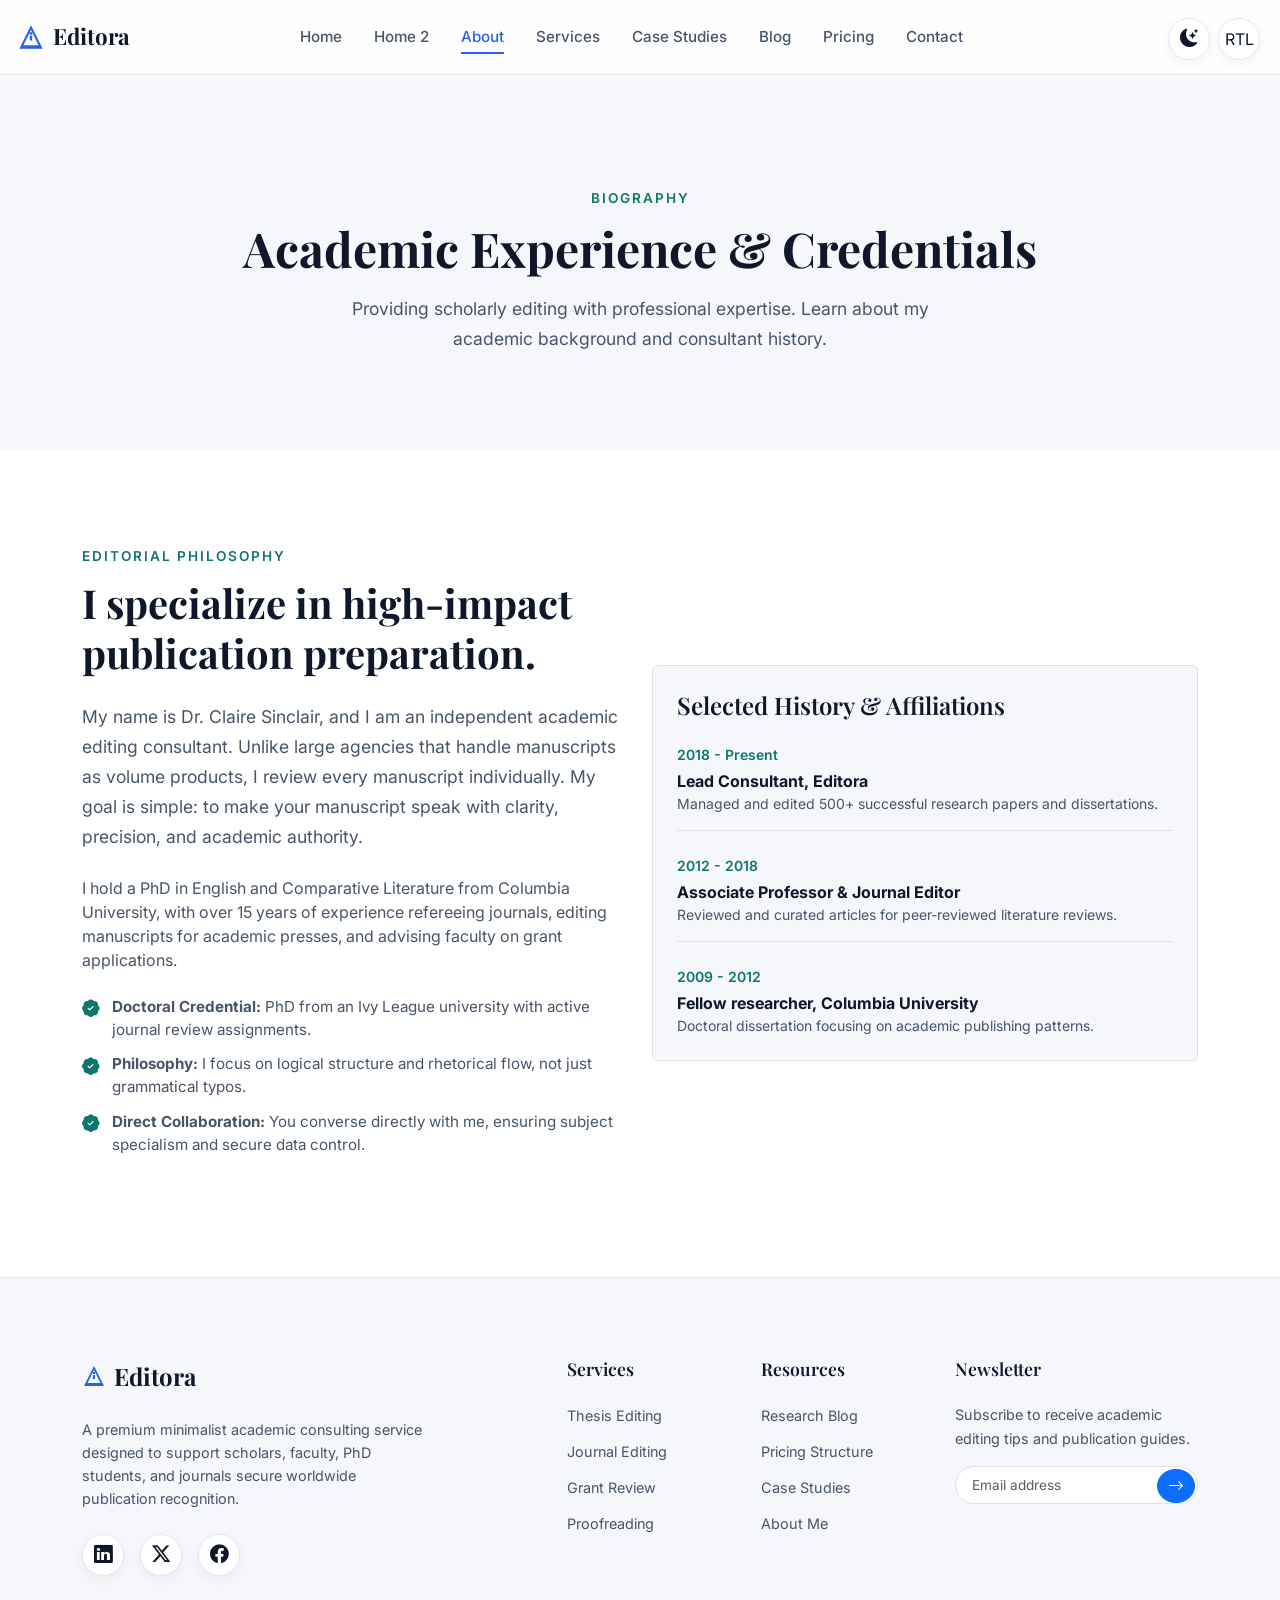
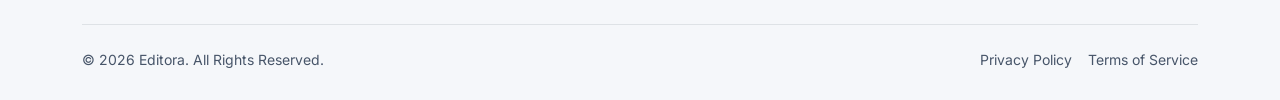
==== about.html @ 0d13d641 "1" ====
<!DOCTYPE html>
<html lang="en" dir="ltr" data-theme="light">
<head>
  <meta charset="UTF-8">
  <meta name="viewport" content="width=device-width, initial-scale=1.0">
  <title>About Me | Editora</title>
  <meta name="description" content="Learn more about my academic background, editing philosophy, and credentials as an expert scholarly editor.">
  
  <link rel="icon" type="image/svg+xml" href="assets/favicon.svg">
  <link rel="shortcut icon" type="image/svg+xml" href="assets/favicon.svg">
  
  <link id="bootstrap-theme-link" rel="stylesheet" href="https://cdn.jsdelivr.net/npm/bootstrap@5.3.3/dist/css/bootstrap.min.css">
  <link rel="stylesheet" href="assets/css/style.css">
  <link rel="stylesheet" href="assets/css/dark-mode.css">
  <link rel="stylesheet" href="assets/css/rtl.css">
</head>
<body>

  <!-- Premium Overlay Loader -->
  <div id="page-loader">
    <div class="loader-logo">Editora</div>
    <div class="loader-bar">
      <div class="loader-progress"></div>
    </div>
  </div>

  <!-- Theme and RTL Controls Container -->
  <div class="theme-controls-container">
    <button id="themeToggle" class="btn-control" aria-label="Toggle Theme">
      <i class="bi bi-sun-fill light-icon"></i>
      <i class="bi bi-moon-stars-fill dark-icon"></i>
    </button>
    <button id="rtlToggle" class="btn-control" aria-label="Toggle RTL">
      <span>RTL</span>
    </button>
  </div>

  <!-- Header & Sticky Navbar -->
  <header>
    <nav class="navbar navbar-expand-lg navbar-custom fixed-top">
      <div class="container">
        <a class="navbar-brand-custom" href="index.html">
          <svg viewBox="0 0 24 24" width="28" height="28" xmlns="http://www.w3.org/2000/svg">
            <path d="M12 2L2 22h20L12 2zm0 4l6.5 13H5.5L12 6zm-1 5h2v4h-2v-4zm0-3h2v2h-2V8z"/>
          </svg>
          <span>Editora</span>
        </a>
        
        <button class="navbar-toggler border-0" type="button" data-bs-toggle="offcanvas" data-bs-target="#offcanvasNavbar" aria-controls="offcanvasNavbar" aria-label="Toggle navigation">
          <i class="bi bi-list text-main" style="font-size: 1.75rem;"></i>
        </button>
        
        <div class="collapse navbar-collapse d-none d-lg-flex" id="navbarNav">
          <ul class="navbar-nav mx-auto mb-2 mb-lg-0">
            <li class="nav-item"><a class="nav-link-custom" href="index.html">Home</a></li>
            <li class="nav-item"><a class="nav-link-custom" href="home-2.html">Home 2</a></li>
            <li class="nav-item"><a class="nav-link-custom active" href="about.html">About</a></li>
            <li class="nav-item"><a class="nav-link-custom" href="services.html">Services</a></li>
            <li class="nav-item"><a class="nav-link-custom" href="case-studies.html">Case Studies</a></li>
            <li class="nav-item"><a class="nav-link-custom" href="blog.html">Blog</a></li>
            <li class="nav-item"><a class="nav-link-custom" href="pricing.html">Pricing</a></li>
            <li class="nav-item"><a class="nav-link-custom" href="contact.html">Contact</a></li>
          </ul>
        </div>
      </div>
    </nav>

    <!-- Offcanvas Mobile Navigation -->
    <div class="offcanvas offcanvas-start offcanvas-custom d-lg-none" tabindex="-1" id="offcanvasNavbar" aria-labelledby="offcanvasNavbarLabel">
      <div class="offcanvas-header">
        <h5 class="offcanvas-title font-serif fw-bold text-main" id="offcanvasNavbarLabel">Editora</h5>
        <button type="button" class="btn-close text-reset" data-bs-dismiss="offcanvas" aria-label="Close"></button>
      </div>
      <div class="offcanvas-body">
        <ul class="navbar-nav justify-content-end flex-grow-1">
          <li class="nav-item"><a class="nav-link-custom" href="index.html">Home</a></li>
          <li class="nav-item"><a class="nav-link-custom" href="home-2.html">Home 2</a></li>
          <li class="nav-item"><a class="nav-link-custom active" href="about.html">About</a></li>
          <li class="nav-item"><a class="nav-link-custom" href="services.html">Services</a></li>
          <li class="nav-item"><a class="nav-link-custom" href="case-studies.html">Case Studies</a></li>
          <li class="nav-item"><a class="nav-link-custom" href="blog.html">Blog</a></li>
          <li class="nav-item"><a class="nav-link-custom" href="pricing.html">Pricing</a></li>
          <li class="nav-item"><a class="nav-link-custom" href="contact.html">Contact</a></li>
        </ul>
      </div>
    </div>
  </header>

  <!-- Banner Header -->
  <section class="py-5" style="padding-top: 140px !important; background-color: var(--secondary-bg);">
    <div class="container py-5 text-center scroll-reveal revealed">
      <span class="section-subtitle">Biography</span>
      <h1 class="display-5 fw-bold text-main mb-3">Academic Experience & Credentials</h1>
      <p class="lead-text mx-auto mb-0" style="max-width: 600px;">
        Providing scholarly editing with professional expertise. Learn about my academic background and consultant history.
      </p>
    </div>
  </section>

  <!-- Consultant Details Profile -->
  <section class="py-5">
    <div class="container py-5">
      <div class="row align-items-center">
        <div class="col-lg-6 text-start mb-5 mb-lg-0 scroll-reveal revealed">
          <span class="section-subtitle">Editorial Philosophy</span>
          <h2 class="section-title mb-4">I specialize in high-impact publication preparation.</h2>
          <p class="lead-text mb-4">
            My name is Dr. Claire Sinclair, and I am an independent academic editing consultant. Unlike large agencies that handle manuscripts as volume products, I review every manuscript individually. My goal is simple: to make your manuscript speak with clarity, precision, and academic authority.
          </p>
          <p class="text-muted mb-4">
            I hold a PhD in English and Comparative Literature from Columbia University, with over 15 years of experience refereeing journals, editing manuscripts for academic presses, and advising faculty on grant applications.
          </p>
          
          <!-- Aligned check list components -->
          <ul class="premium-check-list">
            <li class="check-list-item">
              <span class="check-icon-wrapper"><i class="bi bi-patch-check-fill"></i></span>
              <div class="check-list-text">
                <strong>Doctoral Credential:</strong> PhD from an Ivy League university with active journal review assignments.
              </div>
            </li>
            <li class="check-list-item">
              <span class="check-icon-wrapper"><i class="bi bi-patch-check-fill"></i></span>
              <div class="check-list-text">
                <strong>Philosophy:</strong> I focus on logical structure and rhetorical flow, not just grammatical typos.
              </div>
            </li>
            <li class="check-list-item">
              <span class="check-icon-wrapper"><i class="bi bi-patch-check-fill"></i></span>
              <div class="check-list-text">
                <strong>Direct Collaboration:</strong> You converse directly with me, ensuring subject specialism and secure data control.
              </div>
            </li>
          </ul>
        </div>
        
        <div class="col-lg-6 scroll-reveal revealed">
          <div class="p-4 border rounded bg-light-custom" style="background-color: var(--secondary-bg);">
            <h4 class="font-serif mb-4 text-start text-main">Selected History & Affiliations</h4>
            <div class="mb-4 text-start border-bottom pb-3">
              <span class="small text-teal d-block fw-semibold mb-1" style="color: var(--accent-teal);">2018 - Present</span>
              <strong class="text-main">Lead Consultant, Editora</strong>
              <p class="small text-muted mb-0">Managed and edited 500+ successful research papers and dissertations.</p>
            </div>
            <div class="mb-4 text-start border-bottom pb-3">
              <span class="small text-teal d-block fw-semibold mb-1" style="color: var(--accent-teal);">2012 - 2018</span>
              <strong class="text-main">Associate Professor & Journal Editor</strong>
              <p class="small text-muted mb-0">Reviewed and curated articles for peer-reviewed literature reviews.</p>
            </div>
            <div class="text-start">
              <span class="small text-teal d-block fw-semibold mb-1" style="color: var(--accent-teal);">2009 - 2012</span>
              <strong class="text-main">Fellow researcher, Columbia University</strong>
              <p class="small text-muted mb-0">Doctoral dissertation focusing on academic publishing patterns.</p>
            </div>
          </div>
        </div>
      </div>
    </div>
  </section>

  <!-- Footer -->
  <footer class="footer-custom">
    <div class="container">
      <div class="row g-5">
        <div class="col-lg-4 text-start">
          <a class="footer-logo text-decoration-none" href="index.html">
            <svg viewBox="0 0 24 24" width="24" height="24" xmlns="http://www.w3.org/2000/svg">
              <path d="M12 2L2 22h20L12 2zm0 4l6.5 13H5.5L12 6zm-1 5h2v4h-2v-4zm0-3h2v2h-2V8z"/>
            </svg>
            <span>Editora</span>
          </a>
          <p class="footer-desc mb-4">
            A premium minimalist academic consulting service designed to support scholars, faculty, PhD students, and journals secure worldwide publication recognition.
          </p>
          <div class="d-flex gap-3">
            <a href="#" aria-label="LinkedIn" class="btn-control"><i class="bi bi-linkedin"></i></a>
            <a href="#" aria-label="Twitter" class="btn-control"><i class="bi bi-twitter-x"></i></a>
            <a href="#" aria-label="Facebook" class="btn-control"><i class="bi bi-facebook"></i></a>
          </div>
        </div>
        
        <div class="col-sm-6 col-lg-2 text-start offset-lg-1">
          <h5 class="footer-heading">Services</h5>
          <ul class="footer-links">
            <li class="footer-link-item"><a href="services.html#thesis">Thesis Editing</a></li>
            <li class="footer-link-item"><a href="services.html#journal">Journal Editing</a></li>
            <li class="footer-link-item"><a href="services.html#grant">Grant Review</a></li>
            <li class="footer-link-item"><a href="services.html#proofreading">Proofreading</a></li>
          </ul>
        </div>
        
        <div class="col-sm-6 col-lg-2 text-start">
          <h5 class="footer-heading">Resources</h5>
          <ul class="footer-links">
            <li class="footer-link-item"><a href="blog.html">Research Blog</a></li>
            <li class="footer-link-item"><a href="pricing.html">Pricing Structure</a></li>
            <li class="footer-link-item"><a href="case-studies.html">Case Studies</a></li>
            <li class="footer-link-item"><a href="about.html">About Me</a></li>
          </ul>
        </div>
        
        <div class="col-lg-3 text-start">
          <h5 class="footer-heading">Newsletter</h5>
          <p class="footer-desc mb-3">Subscribe to receive academic editing tips and publication guides.</p>
          <form class="position-relative">
            <input type="email" class="form-control rounded-pill border py-2 px-3 text-start" style="font-size: 0.85rem;" placeholder="Email address" required>
            <button class="btn btn-primary rounded-circle position-absolute" style="top: 3px; right: 3px; padding: 4px 10px;" type="submit" aria-label="Subscribe">
              <i class="bi bi-arrow-right"></i>
            </button>
          </form>
        </div>
      </div>
      
      <div class="border-top mt-5 pt-4 d-flex flex-wrap justify-content-between align-items-center">
        <p class="small text-muted mb-0">&copy; 2026 Editora. All Rights Reserved.</p>
        <div class="d-flex gap-3">
          <a href="#" class="small text-muted text-decoration-none">Privacy Policy</a>
          <a href="#" class="small text-muted text-decoration-none">Terms of Service</a>
        </div>
      </div>
    </div>
  </footer>

  <!-- Back to Top Button -->
  <button id="backToTop" class="back-to-top" aria-label="Back to Top">
    <i class="bi bi-arrow-up"></i>
  </button>

  <script src="https://cdn.jsdelivr.net/npm/bootstrap@5.3.3/dist/js/bootstrap.bundle.min.js"></script>
  <script src="assets/js/main.js"></script>
</body>
</html>
---- assets/css/style.css ----
/*
 * CSS Style Document for Academic Research Editing & Proofreading Website
 * Designed by Antigravity - Premium Scholarly Editorial Brand
 */

/* Google Fonts Import */
@import url('https://fonts.googleapis.com/css2?family=Inter:wght@300;400;500;600;700&family=Playfair+Display:ital,wght@0,400;0,600;0,700;1,400&display=swap');
@import url('https://cdn.jsdelivr.net/npm/bootstrap-icons@1.11.3/font/bootstrap-icons.min.css');

/* Root Variables - Light Mode Default */
:root {
  --primary-bg: #FFFFFF;
  --secondary-bg: #F5F7FA;
  --card-bg: #FFFFFF;
  --card-shadow: 0 10px 30px rgba(15, 23, 42, 0.05), 0 1px 3px rgba(15, 23, 42, 0.02);
  --card-shadow-hover: 0 20px 40px rgba(15, 23, 42, 0.1), 0 1px 5px rgba(15, 23, 42, 0.05);
  
  --text-main: #0F172A;
  --text-muted: #475569;
  --text-light: #64748B;
  
  --accent-blue: #2563EB;
  --accent-teal: #0F766E;
  --accent-gold: #B8860B;
  --accent-gold-rgb: 184, 134, 11;
  --accent-blue-rgb: 37, 99, 235;
  --accent-teal-rgb: 15, 118, 110;
  
  --border-color: #E2E8F0;
  
  --font-serif: 'Playfair Display', Georgia, serif;
  --font-sans: 'Inter', system-ui, -apple-system, sans-serif;
  --transition-smooth: all 0.4s cubic-bezier(0.16, 1, 0.3, 1);
  --transition-fast: all 0.2s ease;
  
  --safe-toggle-padding: 130px;
}

/* Base Setup */
html, body {
  font-family: var(--font-sans);
  color: var(--text-main);
  background-color: var(--primary-bg);
  overflow-x: hidden;
  scroll-behavior: smooth;
  transition: background-color 0.4s ease, color 0.4s ease;
}

/* Ensure text-muted uses our CSS variables for dark mode compatibility */
.text-muted {
  color: var(--text-muted) !important;
}

/* Global: Remove default browser underlines from all links */
a {
  text-decoration: none !important;
}
a:hover {
  text-decoration: none !important;
}

/* Main Layout Direction Adjustments */
html[dir="ltr"] {
  text-align: left;
}
html[dir="rtl"] {
  text-align: right;
}

/* Custom Page Transitions & Loader */
#page-loader {
  position: fixed;
  top: 0;
  left: 0;
  width: 100%;
  height: 100%;
  background: var(--primary-bg);
  z-index: 10000;
  display: flex;
  align-items: center;
  justify-content: center;
  flex-direction: column;
  transition: opacity 0.5s ease, visibility 0.5s ease;
}
.loader-logo {
  font-family: var(--font-serif);
  font-size: 2rem;
  font-weight: 700;
  color: var(--text-main);
  margin-bottom: 20px;
  letter-spacing: -0.5px;
  animation: pulse-title 1.5s infinite ease-in-out;
}
.loader-bar {
  width: 150px;
  height: 2px;
  background-color: var(--border-color);
  position: relative;
  overflow: hidden;
  border-radius: 2px;
}
.loader-progress {
  position: absolute;
  top: 0;
  left: -100%;
  width: 100%;
  height: 100%;
  background-color: var(--accent-blue);
  animation: loading-slide 1.5s infinite linear;
}

@keyframes pulse-title {
  0%, 100% { opacity: 0.6; }
  50% { opacity: 1; }
}
@keyframes loading-slide {
  0% { left: -100%; }
  100% { left: 100%; }
}

/* Sticky Premium Navigation Header */
.navbar-custom {
  background-color: rgba(255, 255, 255, 0.85);
  backdrop-filter: blur(15px);
  -webkit-backdrop-filter: blur(15px);
  border-bottom: 1px solid var(--border-color);
  padding: 1.25rem 0;
  transition: var(--transition-smooth);
}
.navbar-custom.scrolled {
  box-shadow: 0 4px 30px rgba(0, 0, 0, 0.03);
}
.navbar-brand-custom {
  font-family: var(--font-serif);
  font-weight: 700;
  font-size: 1.4rem;
  color: var(--text-main) !important;
  text-decoration: none;
  display: flex;
  align-items: center;
  gap: 8px;
}
.navbar-brand-custom svg {
  fill: var(--accent-blue);
  width: 28px;
  height: 28px;
}
.nav-link-custom {
  font-size: 0.95rem;
  font-weight: 500;
  color: var(--text-muted) !important;
  transition: var(--transition-fast);
  padding: 0.5rem 1rem !important;
  position: relative;
  text-decoration: none !important;
}
.nav-link-custom:hover, .nav-link-custom.active {
  color: var(--accent-blue) !important;
  text-decoration: none !important;
}
.nav-link-custom::after {
  content: '';
  position: absolute;
  bottom: 0;
  left: 1rem;
  right: 1rem;
  height: 2px;
  background-color: var(--accent-blue);
  transform: scaleX(0);
  transform-origin: right;
  transition: transform 0.3s ease;
}
.nav-link-custom:hover::after, .nav-link-custom.active::after {
  transform: scaleX(1);
  transform-origin: left;
}

/* Adjust paddings so navbar items never overlap the floating buttons */
html[dir="ltr"] .navbar-custom {
  padding-right: var(--safe-toggle-padding);
}
html[dir="rtl"] .navbar-custom {
  padding-left: var(--safe-toggle-padding);
}
html[dir="ltr"] .navbar-expand-lg .navbar-collapse {
  margin-right: 0;
}
html[dir="rtl"] .navbar-expand-lg .navbar-collapse {
  margin-left: 0;
}

/* Floating Theme and RTL Control Widget */
.theme-controls-container {
  position: fixed;
  top: 18px;
  z-index: 10050;
  display: flex;
  gap: 8px;
}
html[dir="ltr"] .theme-controls-container {
  right: 20px;
  left: auto;
}
html[dir="rtl"] .theme-controls-container {
  left: 20px;
  right: auto;
}
.btn-control {
  width: 42px;
  height: 42px;
  border-radius: 50%;
  border: 1px solid var(--border-color);
  background-color: var(--card-bg);
  color: var(--text-main);
  display: flex;
  align-items: center;
  justify-content: center;
  cursor: pointer;
  box-shadow: 0 4px 12px rgba(0, 0, 0, 0.05);
  transition: var(--transition-smooth);
}
.btn-control:hover {
  transform: translateY(-2px);
  border-color: var(--accent-blue);
  color: var(--accent-blue);
  box-shadow: 0 8px 16px rgba(37, 99, 235, 0.1);
}
.btn-control i {
  font-size: 1.15rem;
}
/* Display correct toggle state indicators */
html[data-theme="dark"] .light-icon {
  display: block;
}
html[data-theme="dark"] .dark-icon {
  display: none;
}
html[data-theme="light"] .light-icon {
  display: none;
}
html[data-theme="light"] .dark-icon {
  display: block;
}

/* Typography & Page Structure */
h1, h2, h3, h4, h5, h6 {
  font-family: var(--font-serif);
  color: var(--text-main);
  font-weight: 600;
  line-height: 1.25;
}
.section-subtitle {
  font-family: var(--font-sans);
  text-transform: uppercase;
  font-size: 0.85rem;
  letter-spacing: 2px;
  color: var(--accent-teal);
  font-weight: 600;
  margin-bottom: 0.75rem;
  display: block;
}
.section-title {
  font-size: 2.5rem;
  font-weight: 700;
  margin-bottom: 1.5rem;
}
.lead-text {
  font-size: 1.1rem;
  color: var(--text-muted);
  line-height: 1.7;
}

/* CTA & Buttons */
.btn-premium {
  padding: 0.85rem 2rem;
  font-size: 0.95rem;
  font-weight: 500;
  border-radius: 4px;
  transition: var(--transition-smooth);
  display: inline-flex;
  align-items: center;
  gap: 8px;
  position: relative;
  overflow: hidden;
  z-index: 1;
}
.btn-premium-primary {
  background-color: var(--accent-blue);
  color: #FFFFFF !important;
  border: 1px solid var(--accent-blue);
}
.btn-premium-primary:hover {
  background-color: transparent;
  color: var(--accent-blue) !important;
  box-shadow: 0 10px 20px rgba(37, 99, 235, 0.15);
}
.btn-premium-secondary {
  background-color: transparent;
  color: var(--text-main) !important;
  border: 1px solid var(--border-color);
}
.btn-premium-secondary:hover {
  border-color: var(--text-main);
  background-color: var(--text-main);
  color: var(--primary-bg) !important;
}

/* Hero Section */
.hero-section {
  position: relative;
  padding: 140px 0 100px 0;
  background-color: var(--primary-bg);
  overflow: hidden;
  min-height: 90vh;
  display: flex;
  align-items: center;
}
.hero-animation-container {
  position: absolute;
  top: 0;
  left: 0;
  width: 100%;
  height: 100%;
  pointer-events: none;
  z-index: 0;
  opacity: 0.8;
}

/* Moving manuscript document background animation lines */
.manuscript-lines {
  position: absolute;
  top: 15%;
  right: 5%;
  width: 350px;
  height: 450px;
  border: 1px solid var(--border-color);
  border-radius: 8px;
  padding: 30px;
  background: rgba(255, 255, 255, 0.3);
  backdrop-filter: blur(5px);
  box-shadow: var(--card-shadow);
  display: flex;
  flex-direction: column;
  gap: 16px;
  animation: float-slow 8s infinite ease-in-out;
}
.manuscript-line {
  height: 8px;
  background-color: var(--border-color);
  border-radius: 4px;
  width: 100%;
  position: relative;
  overflow: hidden;
}
.manuscript-line::after {
  content: '';
  position: absolute;
  top: 0;
  left: -100%;
  width: 100%;
  height: 100%;
  background: linear-gradient(90deg, transparent, rgba(37, 99, 235, 0.15), transparent);
  animation: edit-scan 3.5s infinite linear;
}
.manuscript-line:nth-child(2) { width: 90%; animation-delay: 0.2s; }
.manuscript-line:nth-child(3) { width: 95%; animation-delay: 0.4s; }
.manuscript-line:nth-child(4) { width: 60%; }
.manuscript-line:nth-child(5) { height: 16px; background-color: transparent; border-bottom: 1px dashed var(--accent-teal); margin: 8px 0; }
.manuscript-line:nth-child(6) { width: 85%; animation-delay: 0.6s; }
.manuscript-line:nth-child(7) { width: 90%; animation-delay: 0.8s; }
.manuscript-line:nth-child(8) { width: 40%; }

@keyframes float-slow {
  0%, 100% { transform: translateY(0) rotate(0deg); }
  50% { transform: translateY(-15px) rotate(1deg); }
}
@keyframes edit-scan {
  0% { left: -100%; }
  50%, 100% { left: 100%; }
}

/* Floating documents styling */
.floating-circle {
  position: absolute;
  border-radius: 50%;
  background: radial-gradient(circle, rgba(37, 99, 235, 0.05) 0%, transparent 70%);
  animation: circle-pulse 6s infinite ease-in-out;
}
.floating-circle-1 { width: 400px; height: 400px; top: -100px; right: -50px; }
.floating-circle-2 { width: 300px; height: 300px; bottom: -50px; left: -50px; animation-delay: 3s; }

@keyframes circle-pulse {
  0%, 100% { transform: scale(1); opacity: 0.7; }
  50% { transform: scale(1.1); opacity: 0.9; }
}

/* Custom card grid container for tablet 2-column centering rule */
.card-grid-container {
  display: flex;
  flex-wrap: wrap;
  justify-content: center;
  gap: 24px;
}
.card-grid-container > * {
  flex: 0 0 100%;
  max-width: 100%;
}

/* Tablet viewports alignment rule (Tablet & 1024px Views) */
@media (min-width: 600px) and (max-width: 1099.98px) {
  .card-grid-container > * {
    flex: 0 0 calc(50% - 12px) !important;
    max-width: calc(50% - 12px) !important;
  }
}

/* Desktop sizing classes */
@media (min-width: 1100px) {
  .grid-3-col-desktop > * {
    flex: 0 0 calc(33.333% - 16px) !important;
    max-width: calc(33.333% - 16px) !important;
  }
  .grid-4-col-desktop > * {
    flex: 0 0 calc(25% - 18px) !important;
    max-width: calc(25% - 18px) !important;
  }
}

/* Custom premium card design */
.premium-card {
  background-color: var(--card-bg);
  border: 1px solid var(--border-color);
  border-radius: 8px;
  padding: 2.25rem 2rem;
  box-shadow: var(--card-shadow);
  transition: var(--transition-smooth);
  display: flex;
  flex-direction: column;
  height: 100%;
  position: relative;
  overflow: hidden;
  align-items: center;
  text-align: center;
}
.premium-card .text-start {
  text-align: center !important;
}
.premium-card:hover {
  transform: translateY(-8px);
  box-shadow: var(--card-shadow-hover);
  border-color: var(--accent-blue);
}
.premium-card::before {
  content: '';
  position: absolute;
  top: 0;
  left: 0;
  width: 4px;
  height: 100%;
  background-color: var(--accent-blue);
  transform: scaleY(0);
  transform-origin: bottom;
  transition: transform 0.4s cubic-bezier(0.16, 1, 0.3, 1);
}
.premium-card:hover::before {
  transform: scaleY(1);
}

/* Equal Heading Space on Cards Rule */
.card-title-container {
  min-height: 60px;
  display: flex;
  align-items: center;
  justify-content: center;
  text-align: center;
  margin-bottom: 1rem;
}
.card-title-container h3, .card-title-container h4 {
  margin: 0;
  font-size: 1.35rem;
  font-weight: 600;
  line-height: 1.3;
}

/* Card Icons */
.card-icon-box {
  width: 52px;
  height: 52px;
  border-radius: 8px;
  background-color: rgba(37, 99, 235, 0.06);
  color: var(--accent-blue);
  display: flex;
  align-items: center;
  justify-content: center;
  font-size: 1.5rem;
  margin-bottom: 1.5rem;
  transition: var(--transition-smooth);
  align-self: center;
}
.premium-card > a {
  align-self: center;
}
.premium-card:hover .card-icon-box {
  background-color: var(--accent-blue);
  color: #FFFFFF;
}

/* Check Icons List Alignment Rules */
.premium-check-list {
  list-style: none;
  padding: 0;
  margin: 0 0 1.5rem 0;
}
.check-list-item {
  display: flex;
  align-items: flex-start;
  margin-bottom: 0.75rem;
}
.check-icon-wrapper {
  flex-shrink: 0;
  color: var(--accent-teal);
  font-size: 1.1rem;
  display: inline-flex;
  align-items: center;
  justify-content: center;
}
/* RTL LTR dynamic margin spacing */
html[dir="ltr"] .check-icon-wrapper {
  margin-right: 0.75rem;
}
html[dir="rtl"] .check-icon-wrapper {
  margin-left: 0.75rem;
}
.check-list-text {
  font-size: 0.95rem;
  color: var(--text-muted);
  line-height: 1.5;
  text-align: start;
}

/* Workflow Timeline Animation styling */
.timeline-flow {
  position: relative;
  padding: 40px 0;
}
.timeline-flow::before {
  content: '';
  position: absolute;
  background-color: var(--border-color);
  transition: var(--transition-smooth);
}

/* Desktop Horizontal Timeline */
@media (min-width: 992px) {
  .timeline-flow {
    display: flex;
    justify-content: space-between;
  }
  .timeline-flow::before {
    top: 60px;
    left: 10%;
    width: 80%;
    height: 2px;
    z-index: 0;
  }
  .timeline-step {
    flex: 1;
    text-align: center;
    position: relative;
    z-index: 1;
    padding: 0 15px;
  }
  .timeline-step-badge {
    margin: 0 auto 20px auto;
  }
}

/* Mobile & Tablet Vertical Timeline */
@media (max-width: 991.98px) {
  .timeline-flow::before {
    top: 0;
    bottom: 0;
    width: 2px;
    z-index: 0;
  }
  html[dir="ltr"] .timeline-flow::before { left: 30px; }
  html[dir="rtl"] .timeline-flow::before { right: 30px; }
  
  .timeline-step {
    display: flex;
    align-items: flex-start;
    position: relative;
    z-index: 1;
    margin-bottom: 40px;
    width: 100%;
  }
  html[dir="ltr"] .timeline-step {
    padding-left: 70px;
  }
  html[dir="rtl"] .timeline-step {
    padding-right: 70px;
  }
  .timeline-step-badge {
    position: absolute;
    top: 0;
  }
  html[dir="ltr"] .timeline-step-badge { left: 10px; }
  html[dir="rtl"] .timeline-step-badge { right: 10px; }
  
  .timeline-step-content {
    text-align: start;
  }
}

.timeline-step-badge {
  width: 42px;
  height: 42px;
  border-radius: 50%;
  background-color: var(--card-bg);
  border: 2px solid var(--border-color);
  color: var(--text-light);
  display: flex;
  align-items: center;
  justify-content: center;
  font-weight: 700;
  font-size: 0.95rem;
  transition: var(--transition-smooth);
}
.timeline-step:hover .timeline-step-badge,
.timeline-step.active .timeline-step-badge {
  border-color: var(--accent-blue);
  background-color: var(--accent-blue);
  color: #FFFFFF;
  box-shadow: 0 0 0 6px rgba(37, 99, 235, 0.15);
}
.timeline-step-title {
  font-size: 1.15rem;
  font-weight: 600;
  margin-bottom: 0.5rem;
}
.timeline-step-desc {
  font-size: 0.9rem;
  color: var(--text-muted);
}

/* Why Choose Statistics counters */
.stat-value {
  font-family: var(--font-serif);
  font-size: 3rem;
  font-weight: 700;
  color: var(--accent-gold);
  line-height: 1;
  margin-bottom: 0.5rem;
}
.stat-label {
  font-size: 0.95rem;
  color: var(--text-muted);
  font-weight: 500;
}

/* Interactive Matching Section widget */
.matching-widget {
  background-color: var(--secondary-bg);
  border: 1px solid var(--border-color);
  border-radius: 12px;
  padding: 2.5rem;
}
.matching-selector {
  border-radius: 6px;
  border: 1px solid var(--border-color);
  background-color: var(--card-bg);
  color: var(--text-main);
  padding: 0.85rem 1.25rem;
  font-size: 1rem;
  width: 100%;
  margin-bottom: 1.5rem;
  cursor: pointer;
  outline: none;
  transition: var(--transition-fast);
}
.matching-selector:focus {
  border-color: var(--accent-blue);
  box-shadow: 0 0 0 3px rgba(37, 99, 235, 0.1);
}
.tag-badge {
  display: inline-block;
  padding: 0.45rem 1rem;
  background-color: var(--card-bg);
  border: 1px solid var(--border-color);
  color: var(--text-muted);
  border-radius: 30px;
  font-size: 0.85rem;
  font-weight: 500;
  margin: 0.25rem;
  cursor: pointer;
  transition: var(--transition-fast);
}
.tag-badge:hover, .tag-badge.selected {
  background-color: var(--accent-teal);
  color: #FFFFFF;
  border-color: var(--accent-teal);
}
.matching-visualizer {
  height: 220px;
  background: var(--card-bg);
  border: 1px solid var(--border-color);
  border-radius: 8px;
  display: flex;
  align-items: center;
  justify-content: center;
  position: relative;
  overflow: hidden;
}
.radar-grid {
  position: absolute;
  width: 160px;
  height: 160px;
  border: 1px dashed var(--border-color);
  border-radius: 50%;
  animation: radar-spin 12s linear infinite;
}
.radar-grid::before {
  content: '';
  position: absolute;
  top: 50%;
  left: 50%;
  width: 80px;
  height: 80px;
  border: 1px dashed var(--border-color);
  border-radius: 50%;
  transform: translate(-50%, -50%);
}
@keyframes radar-spin {
  100% { transform: rotate(360deg); }
}
.radar-ping {
  position: absolute;
  width: 12px;
  height: 12px;
  border-radius: 50%;
  background-color: var(--accent-teal);
  animation: ping-wave 2s infinite ease-out;
}
@keyframes ping-wave {
  0% { transform: scale(0.8); opacity: 1; }
  100% { transform: scale(3.5); opacity: 0; }
}

/* Premium Consultation Form */
.premium-form-group {
  position: relative;
  margin-bottom: 1.75rem;
}
.premium-input {
  width: 100%;
  padding: 1rem 1.25rem;
  border-radius: 4px;
  border: 1px solid var(--border-color);
  background-color: var(--card-bg);
  color: var(--text-main);
  outline: none;
  font-size: 0.95rem;
  transition: var(--transition-smooth);
}
.premium-input:focus {
  border-color: var(--accent-blue);
  box-shadow: 0 0 0 3px rgba(37, 99, 235, 0.08);
}
.premium-label {
  position: absolute;
  top: 1rem;
  left: 1.25rem;
  font-size: 0.95rem;
  color: var(--text-light);
  pointer-events: none;
  transition: var(--transition-smooth);
}
/* Ensure labels align to right in RTL mode */
html[dir="rtl"] .premium-label {
  left: auto;
  right: 1.25rem;
}
.premium-input:focus ~ .premium-label,
.premium-input:not(:placeholder-shown) ~ .premium-label {
  top: -0.6rem;
  left: 0.75rem;
  font-size: 0.8rem;
  background-color: var(--card-bg);
  padding: 0 0.5rem;
  color: var(--accent-blue);
  font-weight: 500;
}
html[dir="rtl"] .premium-input:focus ~ .premium-label,
html[dir="rtl"] .premium-input:not(:placeholder-shown) ~ .premium-label {
  left: auto;
  right: 0.75rem;
}

/* File upload zone design */
.upload-zone {
  border: 2px dashed var(--border-color);
  border-radius: 6px;
  padding: 2rem;
  text-align: center;
  background-color: var(--secondary-bg);
  cursor: pointer;
  transition: var(--transition-smooth);
}
.upload-zone:hover {
  border-color: var(--accent-blue);
  background-color: rgba(37, 99, 235, 0.02);
}

/* Contact Cards Alignment Rules */
.contact-detail-card {
  padding: 1.75rem;
  border: 1px solid var(--border-color);
  border-radius: 8px;
  background-color: var(--card-bg);
  box-shadow: var(--card-shadow);
  display: flex;
  flex-direction: column;
  justify-content: flex-start;
  align-items: center;
  text-align: center;
  height: 100%;
}
.contact-detail-card .icon-box {
  width: 44px;
  height: 44px;
  border-radius: 6px;
  background-color: rgba(37, 99, 235, 0.05);
  color: var(--accent-blue);
  display: flex;
  align-items: center;
  justify-content: center;
  font-size: 1.25rem;
  margin-bottom: 1.25rem;
}
.contact-detail-card h5 {
  margin-bottom: 0.75rem;
  font-size: 1.15rem;
  text-align: center;
}
.contact-detail-card p {
  color: var(--text-muted);
  font-size: 0.95rem;
  line-height: 1.5;
  margin: 0;
  text-align: center;
}

/* Contact page social media icons */
.contact-social-btn {
  width: 46px;
  height: 46px;
  border-radius: 50%;
  border: 1px solid var(--border-color);
  background-color: var(--card-bg);
  color: var(--text-muted);
  display: flex;
  align-items: center;
  justify-content: center;
  font-size: 1.1rem;
  transition: var(--transition-smooth);
  box-shadow: 0 2px 8px rgba(0,0,0,0.05);
}
.contact-social-btn:hover {
  background-color: var(--accent-blue);
  border-color: var(--accent-blue);
  color: #ffffff !important;
  transform: translateY(-4px);
  box-shadow: 0 8px 20px rgba(37, 99, 235, 0.3);
}

/* Pricing Table Alignment Fixes (Mobile, Tab, 1024px) */
.pricing-table-container {
  overflow-x: auto;
  -webkit-overflow-scrolling: touch;
  border: 1px solid var(--border-color);
  border-radius: 8px;
  background-color: var(--card-bg);
  box-shadow: var(--card-shadow);
}
.premium-table {
  width: 100%;
  border-collapse: collapse;
  margin: 0;
}
.premium-table th, .premium-table td {
  padding: 1.25rem 1.5rem;
  border-bottom: 1px solid var(--border-color);
  font-size: 0.95rem;
  text-align: start;
  vertical-align: middle;
}
.premium-table th {
  background-color: var(--secondary-bg);
  font-family: var(--font-serif);
  font-weight: 600;
  color: var(--text-main);
}
.premium-table tr:last-child td {
  border-bottom: none;
}
.premium-table .feature-name {
  font-weight: 500;
  color: var(--text-main);
}
.premium-table .text-center-val {
  text-align: center;
}

/* Footer Design */
.footer-custom {
  background-color: var(--secondary-bg);
  border-top: 1px solid var(--border-color);
  padding: 80px 0 30px 0;
}
.footer-logo {
  font-family: var(--font-serif);
  font-size: 1.5rem;
  font-weight: 700;
  color: var(--text-main);
  margin-bottom: 1.5rem;
  display: flex;
  align-items: center;
  gap: 8px;
}
.footer-logo svg {
  fill: var(--accent-blue);
  width: 24px;
  height: 24px;
}
.footer-desc {
  font-size: 0.9rem;
  color: var(--text-muted);
  line-height: 1.6;
}
.footer-heading {
  font-family: var(--font-serif);
  font-size: 1.1rem;
  font-weight: 600;
  margin-bottom: 1.5rem;
  color: var(--text-main);
}
.footer-links {
  list-style: none;
  padding: 0;
  margin: 0;
}
.footer-link-item {
  margin-bottom: 0.75rem;
}
.footer-link-item a {
  color: var(--text-muted);
  text-decoration: none;
  font-size: 0.9rem;
  transition: var(--transition-fast);
  display: inline-flex;
  align-items: center;
  gap: 6px;
  position: relative;
}
.footer-link-item a::after {
  content: '';
  position: absolute;
  bottom: -2px;
  left: 0;
  width: 0;
  height: 1px;
  background-color: var(--accent-blue);
  transition: width 0.3s ease;
}
.footer-link-item a:hover {
  color: var(--accent-blue);
  padding-inline-start: 6px;
}
.footer-link-item a:hover::after {
  width: 100%;
}

/* Footer bottom bar link hover */
.footer-custom .small.text-muted {
  transition: var(--transition-fast);
}
.footer-custom a.small.text-muted:hover {
  color: var(--accent-blue) !important;
}

/* Scroll reveal system support */
.scroll-reveal {
  opacity: 0;
  transform: translateY(30px);
  transition: opacity 0.8s cubic-bezier(0.16, 1, 0.3, 1), transform 0.8s cubic-bezier(0.16, 1, 0.3, 1);
}
.scroll-reveal.revealed {
  opacity: 1;
  transform: translateY(0);
}

/* Back to Top button styling */
.back-to-top {
  position: fixed;
  bottom: 25px;
  width: 44px;
  height: 44px;
  border-radius: 50%;
  background-color: var(--accent-blue);
  color: #FFFFFF !important;
  display: flex;
  align-items: center;
  justify-content: center;
  cursor: pointer;
  z-index: 1000;
  border: none;
  box-shadow: 0 4px 15px rgba(37, 99, 235, 0.2);
  transition: var(--transition-smooth);
  opacity: 0;
  visibility: hidden;
}
html[dir="ltr"] .back-to-top { right: 25px; }
html[dir="rtl"] .back-to-top { left: 25px; }
.back-to-top.visible {
  opacity: 1;
  visibility: visible;
}
.back-to-top:hover {
  transform: translateY(-4px);
  background-color: var(--accent-teal);
  box-shadow: 0 8px 20px rgba(15, 118, 110, 0.3);
}

/* Offcanvas custom premium mobile adjustments */
.offcanvas-custom {
  background-color: var(--primary-bg);
  border-left: 1px solid var(--border-color);
  max-width: 320px;
}
html[dir="rtl"] .offcanvas-custom {
  border-left: none;
  border-right: 1px solid var(--border-color);
}
.offcanvas-header {
  border-bottom: 1px solid var(--border-color);
  padding: 1.5rem;
}
.offcanvas-body {
  padding: 2rem 1.5rem;
}
.offcanvas-body .nav-link-custom {
  font-size: 1.15rem;
  padding: 0.85rem 0 !important;
}
.offcanvas-body .nav-link-custom::after {
  display: none;
}

/* ==========================================
 * Premium Home 2 Layout Styles
 * ========================================== */

/* Hero Glows */
.hero-glow-container {
  position: absolute;
  top: 0;
  left: 0;
  width: 100%;
  height: 100%;
  pointer-events: none;
  overflow: hidden;
  z-index: 0;
}
.hero-glow-1 {
  position: absolute;
  top: -10%;
  right: -5%;
  width: 500px;
  height: 500px;
  background: radial-gradient(circle, rgba(var(--accent-blue-rgb), 0.1) 0%, rgba(0,0,0,0) 70%);
  filter: blur(50px);
}
.hero-glow-2 {
  position: absolute;
  bottom: 10%;
  left: -5%;
  width: 400px;
  height: 400px;
  background: radial-gradient(circle, rgba(var(--accent-teal-rgb), 0.08) 0%, rgba(0,0,0,0) 70%);
  filter: blur(40px);
}

/* Premium Glass Cards */
.glass-card {
  background: rgba(255, 255, 255, 0.45);
  backdrop-filter: blur(16px);
  -webkit-backdrop-filter: blur(16px);
  border: 1px solid rgba(226, 232, 240, 0.8);
  border-radius: 12px;
  padding: 2.5rem;
  box-shadow: 0 10px 40px rgba(0, 0, 0, 0.02);
  transition: var(--transition-smooth);
  position: relative;
  overflow: hidden;
  display: flex;
  flex-direction: column;
  align-items: center;
  text-align: center;
}
.glass-card .text-start {
  text-align: center !important;
}
html[data-theme="dark"] .glass-card {
  background: rgba(23, 32, 51, 0.45);
  border-color: rgba(31, 41, 55, 0.8);
  box-shadow: 0 10px 40px rgba(0, 0, 0, 0.2);
}
.glass-card:hover {
  transform: translateY(-5px);
  border-color: var(--accent-blue);
  box-shadow: var(--card-shadow-hover);
}

/* Live Manuscript Visualizer */
.manuscript-visualizer-container {
  position: relative;
  background: var(--card-bg);
  border: 1px solid var(--border-color);
  border-radius: 12px;
  box-shadow: var(--card-shadow);
  padding: 1.5rem;
  transition: var(--transition-smooth);
}
.manuscript-header {
  border-bottom: 1px solid var(--border-color);
  padding-bottom: 0.75rem;
  margin-bottom: 1rem;
}
.manuscript-dot {
  width: 10px;
  height: 10px;
  border-radius: 50%;
  display: inline-block;
  margin-right: 4px;
}
.manuscript-body {
  font-family: var(--font-sans);
  line-height: 1.8;
  font-size: 0.9rem;
}
.manuscript-highlight-error {
  background-color: rgba(239, 68, 68, 0.15);
  border-bottom: 2px dashed #EF4444;
  color: #EF4444;
  padding: 0 2px;
  cursor: pointer;
  transition: var(--transition-fast);
}
.manuscript-highlight-error:hover {
  background-color: rgba(239, 68, 68, 0.25);
}
.manuscript-highlight-correct {
  background-color: rgba(16, 185, 129, 0.15);
  border-bottom: 2px solid #10B981;
  color: #10B981;
  padding: 0 2px;
}
.manuscript-comment-card {
  position: absolute;
  right: -80px;
  top: 30%;
  width: 200px;
  background: var(--card-bg);
  border: 1px solid var(--border-color);
  border-left: 3px solid var(--accent-blue);
  border-radius: 6px;
  padding: 0.75rem;
  box-shadow: 0 4px 15px rgba(0, 0, 0, 0.05);
  z-index: 10;
  font-size: 0.8rem;
  transform: translateX(10%);
  animation: float-comment 4s infinite ease-in-out;
}
@keyframes float-comment {
  0%, 100% { transform: translate(10%, 0); }
  50% { transform: translate(10%, -6px); }
}

/* Before/After Comparative Panel */
.comparison-panel {
  display: flex;
  flex-direction: column;
  border: 1px solid var(--border-color);
  border-radius: 12px;
  overflow: hidden;
  background: var(--card-bg);
}
.comparison-nav {
  display: flex;
  border-bottom: 1px solid var(--border-color);
  background: var(--secondary-bg);
}
.comparison-tab {
  flex: 1;
  padding: 1rem;
  text-align: center;
  font-weight: 600;
  cursor: pointer;
  transition: var(--transition-fast);
  color: var(--text-light);
  border-bottom: 2px solid transparent;
}
.comparison-tab.active {
  color: var(--accent-blue);
  border-bottom-color: var(--accent-blue);
  background: var(--card-bg);
}
.comparison-content-box {
  padding: 2rem;
  min-height: 200px;
  font-size: 1rem;
  line-height: 1.8;
}

/* Proofreading Simulator Widget */
.sim-container {
  background: var(--card-bg);
  border: 1px solid var(--border-color);
  border-radius: 12px;
  padding: 2rem;
  box-shadow: var(--card-shadow);
}
.sim-text-box {
  font-size: 1.05rem;
  line-height: 1.9;
  padding: 1.5rem;
  background: var(--secondary-bg);
  border-radius: 8px;
  border: 1px solid var(--border-color);
}
.clickable-error {
  position: relative;
  background-color: rgba(var(--accent-gold-rgb), 0.12);
  border-bottom: 2px dotted var(--accent-gold);
  cursor: pointer;
  transition: var(--transition-fast);
}
.clickable-error:hover {
  background-color: rgba(var(--accent-gold-rgb), 0.22);
}
.clickable-error.resolved {
  background-color: rgba(16, 185, 129, 0.12);
  border-bottom: 2px solid #10B981;
  color: #10B981;
}
.clickable-error.resolved::after {
  content: '\F272';
  font-family: "bootstrap-icons";
  position: absolute;
  top: -12px;
  right: -5px;
  font-size: 0.75rem;
  color: #10B981;
}

/* Score Gauge Styles */
.score-gauge-box {
  display: flex;
  flex-direction: column;
  align-items: center;
  justify-content: center;
}
.gauge-svg {
  width: 140px;
  height: 140px;
}
.gauge-bg {
  fill: none;
  stroke: var(--border-color);
  stroke-width: 10;
}
.gauge-progress {
  fill: none;
  stroke: var(--accent-blue);
  stroke-width: 10;
  stroke-linecap: round;
  stroke-dasharray: 377;
  stroke-dashoffset: 377; /* Set by JS */
  transform: rotate(-90deg);
  transform-origin: 50% 50%;
  transition: stroke-dashoffset 1s cubic-bezier(0.4, 0, 0.2, 1);
}
.gauge-text {
  font-family: var(--font-serif);
  font-size: 2.2rem;
  font-weight: 700;
  color: var(--text-main);
}

/* Turnaround Calculator */
.calc-option {
  display: flex;
  align-items: center;
  padding: 1rem 1.5rem;
  border: 1px solid var(--border-color);
  border-radius: 8px;
  cursor: pointer;
  transition: var(--transition-fast);
  background: var(--card-bg);
}
.calc-option:hover {
  border-color: var(--accent-blue);
  background: rgba(var(--accent-blue-rgb), 0.02);
}
.calc-option.active {
  border-color: var(--accent-blue);
  background: rgba(var(--accent-blue-rgb), 0.05);
}
.calc-radio {
  margin-right: 12px;
}
html[dir="rtl"] .calc-radio {
  margin-right: 0;
  margin-left: 12px;
}
.calc-label {
  font-weight: 600;
  color: var(--text-main);
  flex-grow: 1;
}
.calc-price-display {
  font-family: var(--font-serif);
  font-size: 3rem;
  font-weight: 700;
  color: var(--accent-blue);
  line-height: 1;
}
---- assets/css/dark-mode.css ----
/*
 * Dark Mode Theme Overrides for Academic Research Editing & Proofreading
 * Designed by Antigravity
 */

html[data-theme="dark"] {
  --primary-bg: #0B132B;
  --secondary-bg: #111827;
  --card-bg: #172033;
  --card-shadow: 0 10px 30px rgba(0, 0, 0, 0.25), 0 1px 3px rgba(0, 0, 0, 0.1);
  --card-shadow-hover: 0 20px 40px rgba(0, 0, 0, 0.4), 0 1px 5px rgba(0, 0, 0, 0.2);
  
  --text-main: #F8FAFC;
  --text-muted: #CBD5E1;
  --text-light: #94A3B8;
  
  --accent-blue: #3B82F6;
  --accent-teal: #14B8A6;
  --accent-gold: #D4A72C;
  --accent-gold-rgb: 212, 167, 44;
  --accent-blue-rgb: 59, 130, 246;
  --accent-teal-rgb: 20, 184, 166;
  
  --border-color: #1F2937;
}

/* Adjust navbar transparency and blur in dark mode */
html[data-theme="dark"] .navbar-custom {
  background-color: rgba(11, 19, 43, 0.85);
  border-bottom: 1px solid var(--border-color);
}

/* Custom form inputs style update for dark mode */
html[data-theme="dark"] .premium-input {
  background-color: var(--secondary-bg);
}
html[data-theme="dark"] .premium-input:focus ~ .premium-label,
html[data-theme="dark"] .premium-input:not(:placeholder-shown) ~ .premium-label {
  background-color: var(--secondary-bg);
}

/* Offcanvas custom premium mobile adjustments for dark mode */
html[data-theme="dark"] .offcanvas-custom {
  background-color: var(--primary-bg);
  border-color: var(--border-color);
}

/* Button style overrides for dark mode readability */
html[data-theme="dark"] .btn-premium-secondary {
  color: var(--text-main) !important;
  border-color: var(--border-color);
}
html[data-theme="dark"] .btn-premium-secondary:hover {
  background-color: var(--text-main);
  color: var(--primary-bg) !important;
}
html[data-theme="dark"] .tag-badge {
  background-color: var(--secondary-bg);
}

/* Set scrollbars for dark mode */
html[data-theme="dark"] ::-webkit-scrollbar {
  width: 10px;
}
html[data-theme="dark"] ::-webkit-scrollbar-track {
  background: var(--primary-bg);
}
html[data-theme="dark"] ::-webkit-scrollbar-thumb {
  background: var(--border-color);
  border-radius: 5px;
}
html[data-theme="dark"] ::-webkit-scrollbar-thumb:hover {
  background: var(--accent-teal);
}

/* Dark mode form input fields */
html[data-theme="dark"] .form-control {
  background-color: var(--secondary-bg) !important;
  color: var(--text-main) !important;
  border-color: var(--border-color) !important;
}
html[data-theme="dark"] .form-control::placeholder {
  color: var(--text-light) !important;
}

/* Dark mode select dropdown and textarea */
html[data-theme="dark"] select.form-select,
html[data-theme="dark"] select,
html[data-theme="dark"] textarea {
  background-color: var(--secondary-bg) !important;
  color: var(--text-main) !important;
  border-color: var(--border-color) !important;
}
---- assets/css/rtl.css ----
/*
 * RTL (Right-to-Left) Stylesheet for Academic Research Editing & Proofreading
 * Designed by Antigravity
 */

html[dir="rtl"] {
  direction: rtl;
  unicode-bidi: embed;
}

/* Base font adjustments if necessary for RTL reading flow */
html[dir="rtl"] body {
  font-family: var(--font-sans);
}

/* Force left/right alignment shifts based on RTL directory rules */
html[dir="rtl"] .text-start {
  text-align: right !important;
}
html[dir="rtl"] .text-end {
  text-align: left !important;
}

/* Adjust timeline flow line for RTL vertical alignment */
@media (max-width: 991.98px) {
  html[dir="rtl"] .timeline-flow::before {
    right: 30px;
    left: auto;
  }
}

/* Adjust float scan animation direction */
@keyframes edit-scan-rtl {
  0% { right: -100%; }
  50%, 100% { right: 100%; }
}
html[dir="rtl"] .manuscript-line::after {
  animation: edit-scan-rtl 3.5s infinite linear;
}

/* Custom form corrections to prevent eye icons and text overlapping */
html[dir="rtl"] .premium-form-group .form-icon-end {
  left: 1.25rem;
  right: auto;
}

/* Offcanvas custom premium mobile adjustments for RTL */
html[dir="rtl"] .offcanvas.offcanvas-start {
  transform: translateX(100%);
}
html[dir="rtl"] .offcanvas.offcanvas-start.show {
  transform: none;
}
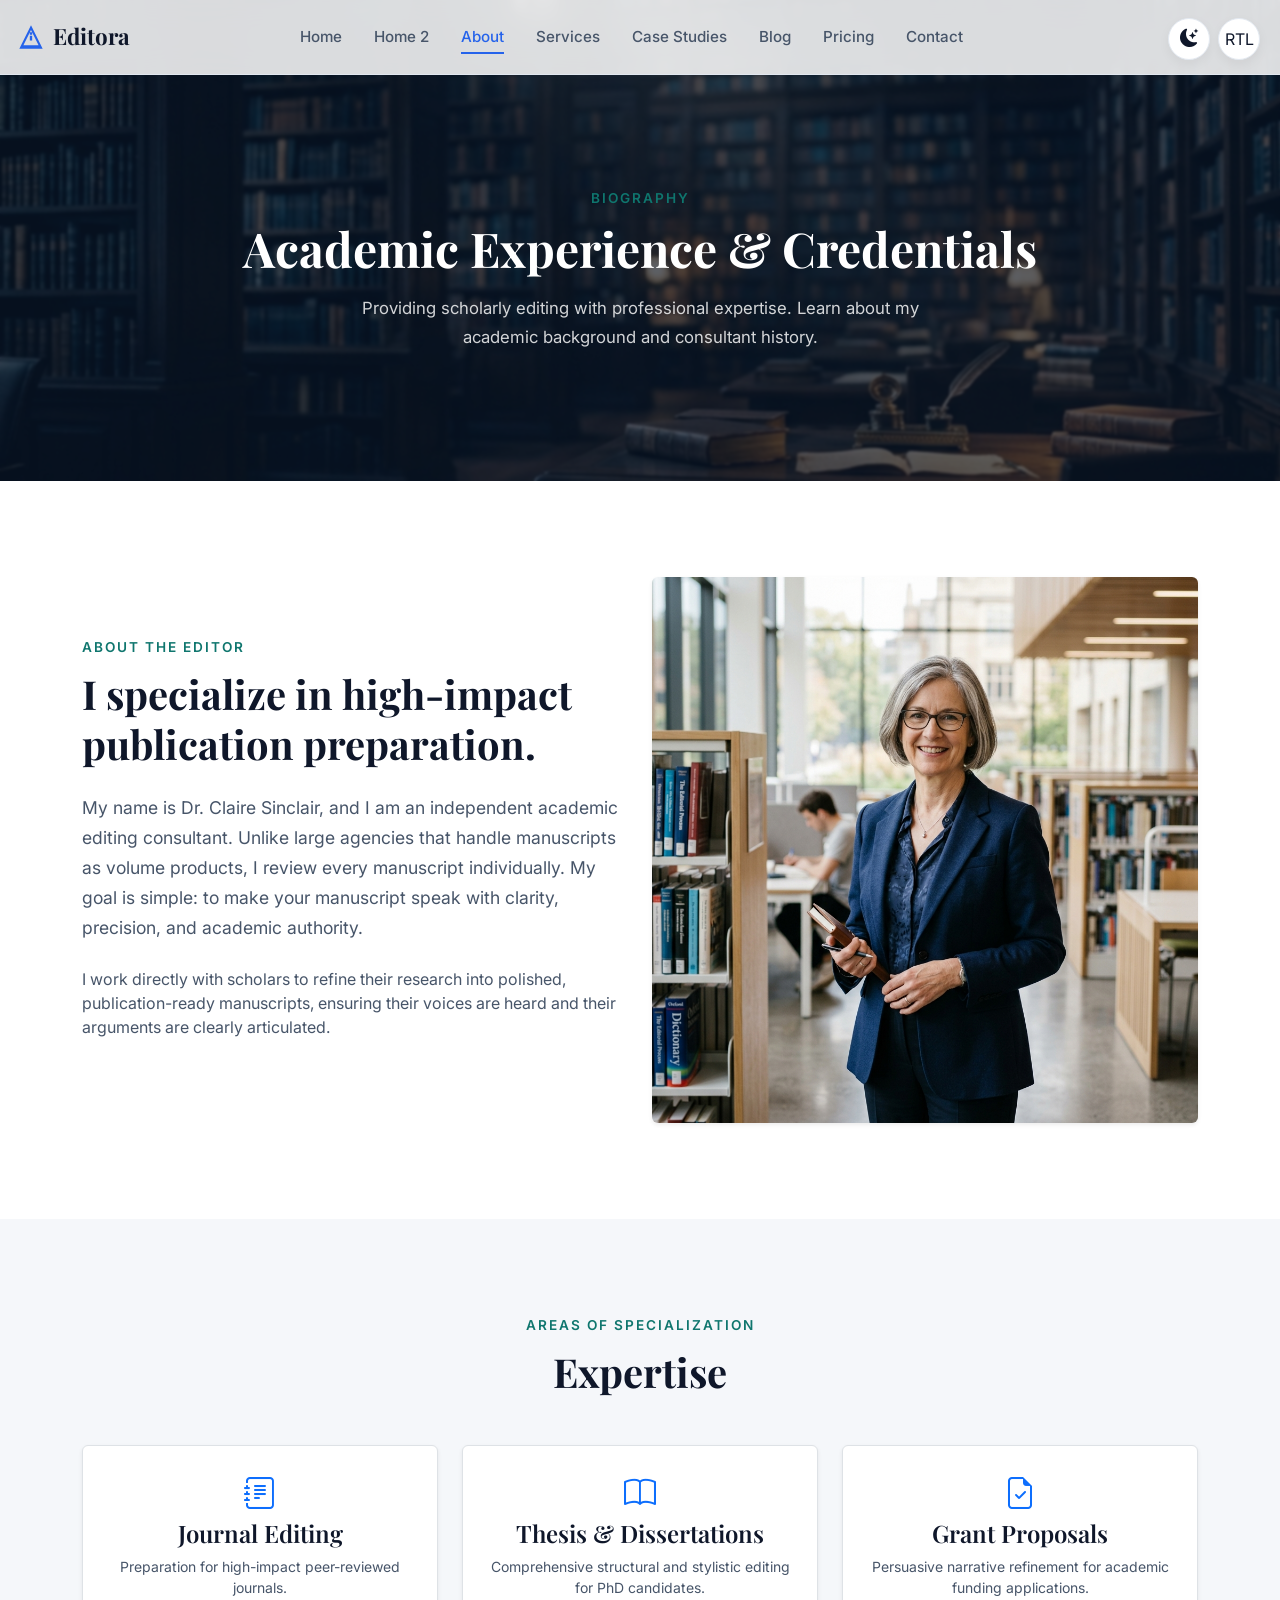
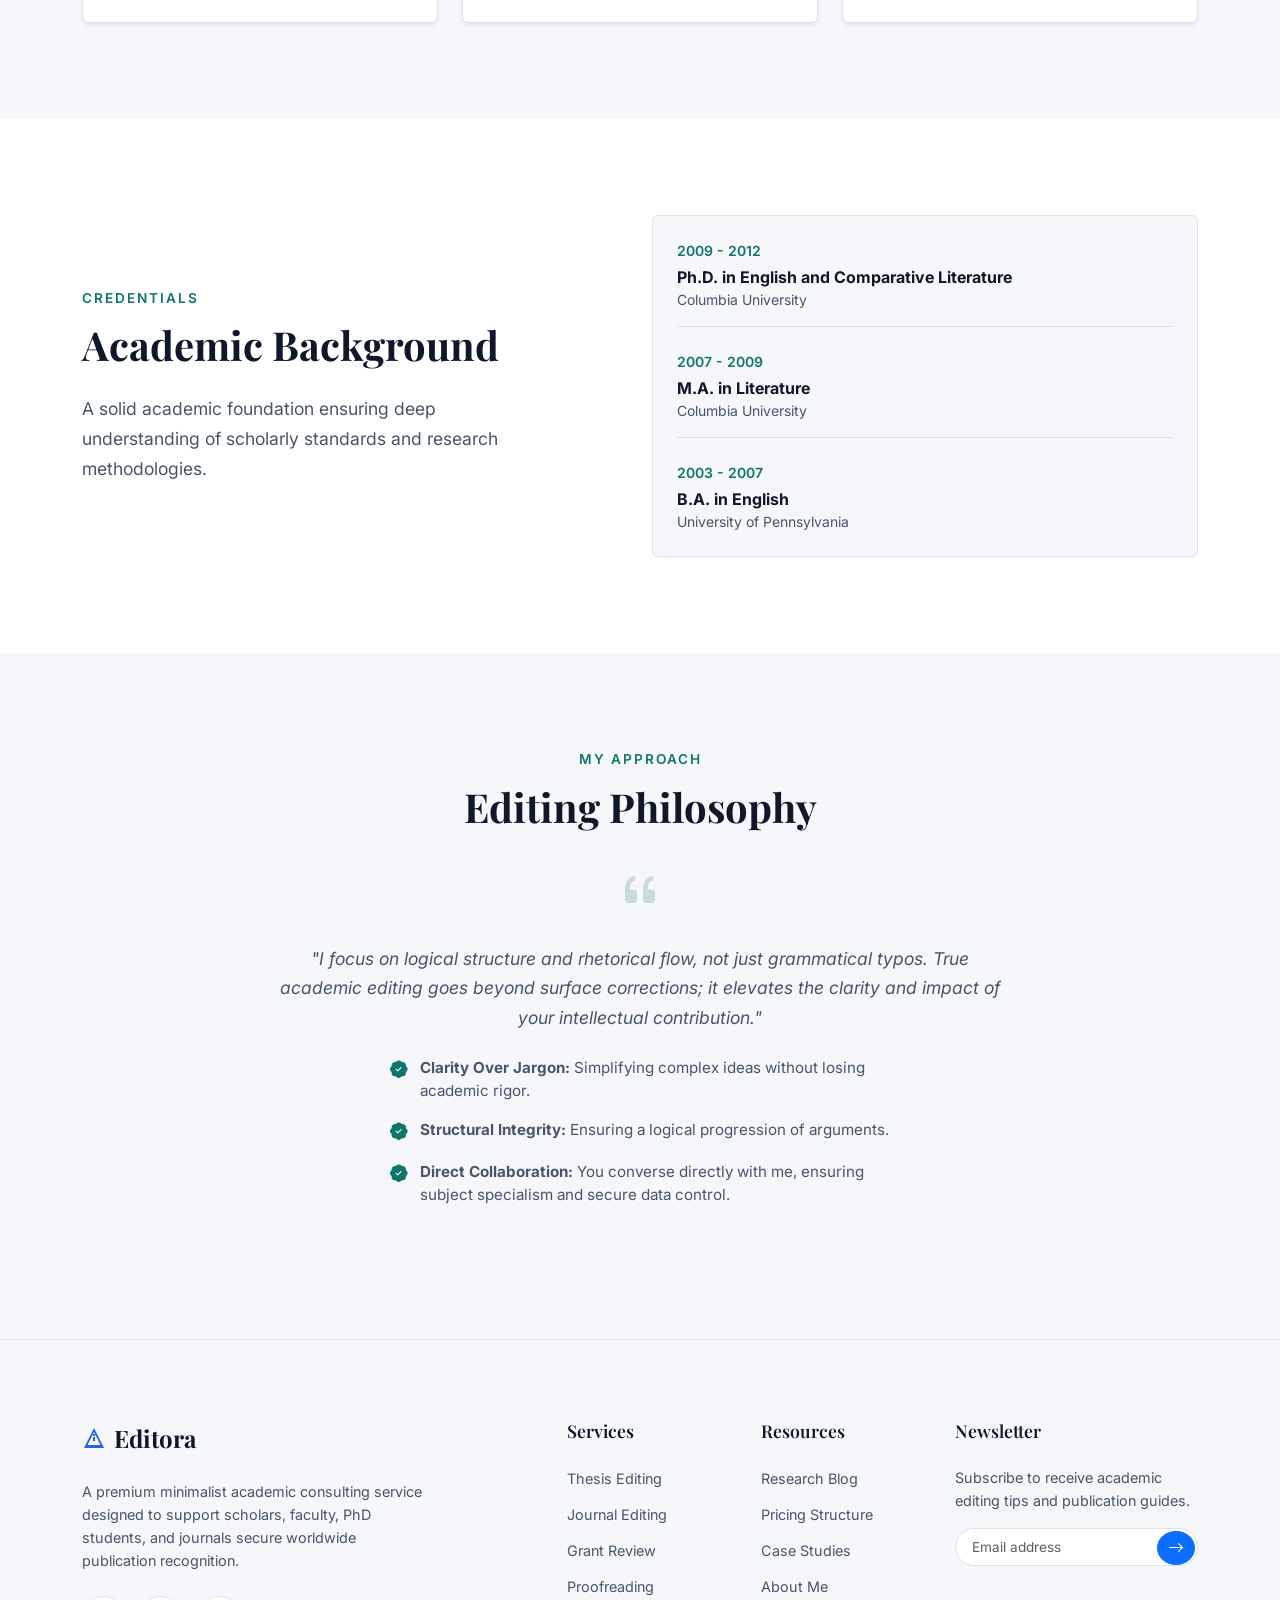
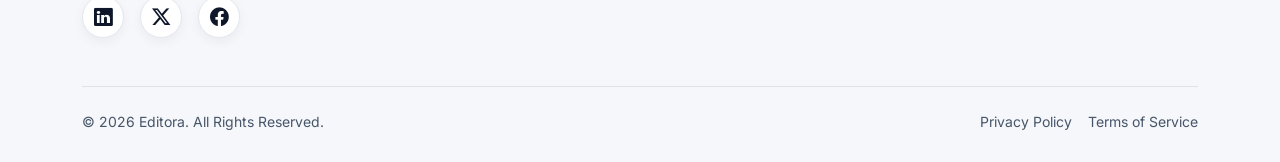
==== commit 3d08345d: "2" ====
--- a/about.html
+++ b/about.html
@@ -87,71 +87,153 @@
   </header>
 
   <!-- Banner Header -->
-  <section class="py-5" style="padding-top: 140px !important; background-color: var(--secondary-bg);">
-    <div class="container py-5 text-center scroll-reveal revealed">
-      <span class="section-subtitle">Biography</span>
-      <h1 class="display-5 fw-bold text-main mb-3">Academic Experience & Credentials</h1>
-      <p class="lead-text mx-auto mb-0" style="max-width: 600px;">
+  <section class="py-5" style="
+    padding-top: 140px !important;
+    padding-bottom: 80px !important;
+    position: relative;
+    background: url('assets/images/about-banner-bg.png') center center / cover no-repeat;
+    overflow: hidden;
+  ">
+    <!-- Dark overlay for readability -->
+    <div style="
+      position: absolute; inset: 0;
+      background: rgba(10, 25, 47, 0.65);
+      backdrop-filter: blur(1px);
+    "></div>
+
+    <div class="container py-5 text-center scroll-reveal revealed" style="position: relative; z-index: 1;">
+      <span class="section-subtitle" style="color: var(--accent-teal); opacity: 1;">Biography</span>
+      <h1 class="display-5 fw-bold mb-3" style="color: #ffffff;">Academic Experience &amp; Credentials</h1>
+      <p class="mx-auto mb-0" style="max-width: 600px; color: rgba(255,255,255,0.82); font-size: 1.05rem; line-height: 1.75;">
         Providing scholarly editing with professional expertise. Learn about my academic background and consultant history.
       </p>
     </div>
   </section>
 
-  <!-- Consultant Details Profile -->
+  <!-- About the Editor -->
   <section class="py-5">
     <div class="container py-5">
       <div class="row align-items-center">
         <div class="col-lg-6 text-start mb-5 mb-lg-0 scroll-reveal revealed">
-          <span class="section-subtitle">Editorial Philosophy</span>
+          <span class="section-subtitle">About the Editor</span>
           <h2 class="section-title mb-4">I specialize in high-impact publication preparation.</h2>
           <p class="lead-text mb-4">
             My name is Dr. Claire Sinclair, and I am an independent academic editing consultant. Unlike large agencies that handle manuscripts as volume products, I review every manuscript individually. My goal is simple: to make your manuscript speak with clarity, precision, and academic authority.
           </p>
           <p class="text-muted mb-4">
-            I hold a PhD in English and Comparative Literature from Columbia University, with over 15 years of experience refereeing journals, editing manuscripts for academic presses, and advising faculty on grant applications.
-          </p>
-          
-          <!-- Aligned check list components -->
-          <ul class="premium-check-list">
-            <li class="check-list-item">
-              <span class="check-icon-wrapper"><i class="bi bi-patch-check-fill"></i></span>
-              <div class="check-list-text">
-                <strong>Doctoral Credential:</strong> PhD from an Ivy League university with active journal review assignments.
-              </div>
-            </li>
-            <li class="check-list-item">
-              <span class="check-icon-wrapper"><i class="bi bi-patch-check-fill"></i></span>
-              <div class="check-list-text">
-                <strong>Philosophy:</strong> I focus on logical structure and rhetorical flow, not just grammatical typos.
-              </div>
-            </li>
-            <li class="check-list-item">
-              <span class="check-icon-wrapper"><i class="bi bi-patch-check-fill"></i></span>
-              <div class="check-list-text">
-                <strong>Direct Collaboration:</strong> You converse directly with me, ensuring subject specialism and secure data control.
-              </div>
-            </li>
-          </ul>
-        </div>
-        
+            I work directly with scholars to refine their research into polished, publication-ready manuscripts, ensuring their voices are heard and their arguments are clearly articulated.
+          </p>
+        </div>
         <div class="col-lg-6 scroll-reveal revealed">
+          <img src="assets/images/about-editor.png" alt="Dr. Claire Sinclair - Academic Editor" class="img-fluid rounded shadow-sm w-100" style="object-fit: cover; min-height: 400px;">
+        </div>
+      </div>
+    </div>
+  </section>
+
+  <!-- Expertise -->
+  <section class="py-5" style="background-color: var(--secondary-bg);">
+    <div class="container py-5 text-center scroll-reveal revealed">
+      <span class="section-subtitle">Areas of Specialization</span>
+      <h2 class="section-title mb-5">Expertise</h2>
+      <div class="row g-4">
+        <div class="col-md-4">
+          <a href="services.html#journal" class="text-decoration-none">
+            <div class="p-4 border rounded bg-white h-100 text-center shadow-sm card-hover">
+              <i class="bi bi-journal-text text-main mb-3" style="font-size: 2rem;"></i>
+              <h4 class="font-serif text-main">Journal Editing</h4>
+              <p class="text-muted small mb-0">Preparation for high-impact peer-reviewed journals.</p>
+            </div>
+          </a>
+        </div>
+        <div class="col-md-4">
+          <a href="services.html#thesis" class="text-decoration-none">
+            <div class="p-4 border rounded bg-white h-100 text-center shadow-sm card-hover">
+              <i class="bi bi-book text-main mb-3" style="font-size: 2rem;"></i>
+              <h4 class="font-serif text-main">Thesis & Dissertations</h4>
+              <p class="text-muted small mb-0">Comprehensive structural and stylistic editing for PhD candidates.</p>
+            </div>
+          </a>
+        </div>
+        <div class="col-md-4">
+          <a href="services.html#grant" class="text-decoration-none">
+            <div class="p-4 border rounded bg-white h-100 text-center shadow-sm card-hover">
+              <i class="bi bi-file-earmark-check text-main mb-3" style="font-size: 2rem;"></i>
+              <h4 class="font-serif text-main">Grant Proposals</h4>
+              <p class="text-muted small mb-0">Persuasive narrative refinement for academic funding applications.</p>
+            </div>
+          </a>
+        </div>
+      </div>
+    </div>
+  </section>
+
+  <!-- Academic Background -->
+  <section class="py-5">
+    <div class="container py-5">
+      <div class="row align-items-center">
+        <div class="col-lg-5 mb-4 mb-lg-0 scroll-reveal revealed">
+          <span class="section-subtitle">Credentials</span>
+          <h2 class="section-title mb-4">Academic Background</h2>
+          <p class="lead-text mb-0">
+            A solid academic foundation ensuring deep understanding of scholarly standards and research methodologies.
+          </p>
+        </div>
+        <div class="col-lg-6 offset-lg-1 scroll-reveal revealed">
           <div class="p-4 border rounded bg-light-custom" style="background-color: var(--secondary-bg);">
-            <h4 class="font-serif mb-4 text-start text-main">Selected History & Affiliations</h4>
             <div class="mb-4 text-start border-bottom pb-3">
-              <span class="small text-teal d-block fw-semibold mb-1" style="color: var(--accent-teal);">2018 - Present</span>
-              <strong class="text-main">Lead Consultant, Editora</strong>
-              <p class="small text-muted mb-0">Managed and edited 500+ successful research papers and dissertations.</p>
+              <span class="small text-teal d-block fw-semibold mb-1" style="color: var(--accent-teal);">2009 - 2012</span>
+              <strong class="text-main">Ph.D. in English and Comparative Literature</strong>
+              <p class="small text-muted mb-0">Columbia University</p>
             </div>
             <div class="mb-4 text-start border-bottom pb-3">
-              <span class="small text-teal d-block fw-semibold mb-1" style="color: var(--accent-teal);">2012 - 2018</span>
-              <strong class="text-main">Associate Professor & Journal Editor</strong>
-              <p class="small text-muted mb-0">Reviewed and curated articles for peer-reviewed literature reviews.</p>
+              <span class="small text-teal d-block fw-semibold mb-1" style="color: var(--accent-teal);">2007 - 2009</span>
+              <strong class="text-main">M.A. in Literature</strong>
+              <p class="small text-muted mb-0">Columbia University</p>
             </div>
             <div class="text-start">
-              <span class="small text-teal d-block fw-semibold mb-1" style="color: var(--accent-teal);">2009 - 2012</span>
-              <strong class="text-main">Fellow researcher, Columbia University</strong>
-              <p class="small text-muted mb-0">Doctoral dissertation focusing on academic publishing patterns.</p>
-            </div>
+              <span class="small text-teal d-block fw-semibold mb-1" style="color: var(--accent-teal);">2003 - 2007</span>
+              <strong class="text-main">B.A. in English</strong>
+              <p class="small text-muted mb-0">University of Pennsylvania</p>
+            </div>
+          </div>
+        </div>
+      </div>
+    </div>
+  </section>
+
+  <!-- Editing Philosophy -->
+  <section class="py-5" style="background-color: var(--secondary-bg);">
+    <div class="container py-5">
+      <div class="row justify-content-center text-center scroll-reveal revealed">
+        <div class="col-lg-8">
+          <span class="section-subtitle">My Approach</span>
+          <h2 class="section-title mb-4">Editing Philosophy</h2>
+          <i class="bi bi-quote text-teal mb-3 d-block" style="font-size: 3rem; opacity: 0.2; color: var(--accent-teal);"></i>
+          <p class="lead-text fst-italic mb-4">
+            "I focus on logical structure and rhetorical flow, not just grammatical typos. True academic editing goes beyond surface corrections; it elevates the clarity and impact of your intellectual contribution."
+          </p>
+          <div class="d-flex justify-content-center">
+            <ul class="premium-check-list text-start d-inline-block" style="max-width: 500px;">
+              <li class="check-list-item mb-3">
+                <span class="check-icon-wrapper"><i class="bi bi-patch-check-fill"></i></span>
+                <div class="check-list-text">
+                  <strong>Clarity Over Jargon:</strong> Simplifying complex ideas without losing academic rigor.
+                </div>
+              </li>
+              <li class="check-list-item mb-3">
+                <span class="check-icon-wrapper"><i class="bi bi-patch-check-fill"></i></span>
+                <div class="check-list-text">
+                  <strong>Structural Integrity:</strong> Ensuring a logical progression of arguments.
+                </div>
+              </li>
+              <li class="check-list-item">
+                <span class="check-icon-wrapper"><i class="bi bi-patch-check-fill"></i></span>
+                <div class="check-list-text">
+                  <strong>Direct Collaboration:</strong> You converse directly with me, ensuring subject specialism and secure data control.
+                </div>
+              </li>
+            </ul>
           </div>
         </div>
       </div>
--- a/assets/css/style.css
+++ b/assets/css/style.css
@@ -497,8 +497,22 @@
   transition: var(--transition-smooth);
   align-self: center;
 }
-.premium-card > a {
+.premium-card > a,
+.premium-card a {
   align-self: center;
+  display: inline-flex;
+  align-items: center;
+  transition: transform 0.3s ease, color 0.3s ease;
+}
+.premium-card a i {
+  transition: transform 0.3s ease;
+  margin-left: 0.2rem;
+}
+.premium-card a:hover {
+  color: var(--accent-blue) !important;
+}
+.premium-card a:hover i {
+  transform: translateX(5px);
 }
 .premium-card:hover .card-icon-box {
   background-color: var(--accent-blue);
@@ -1336,3 +1350,118 @@
   line-height: 1;
 }
 
+
+/* Card Hover */
+.card-hover {
+  transition: transform 0.3s ease, box-shadow 0.3s ease;
+}
+.card-hover:hover {
+  transform: translateY(-5px);
+  box-shadow: 0 10px 20px rgba(0,0,0,0.08) !important;
+}
+
+/* =============================================
+   SERVICES ACCORDION
+   ============================================= */
+.services-accordion {
+  display: flex;
+  flex-direction: column;
+  gap: 12px;
+}
+.services-accordion-item {
+  border: 1px solid var(--border-color, #e2e8f0);
+  border-radius: 12px !important;
+  overflow: hidden;
+  transition: box-shadow 0.3s ease;
+}
+.services-accordion-item:hover {
+  box-shadow: 0 6px 24px rgba(0,0,0,0.07);
+}
+.services-accordion-btn {
+  display: flex;
+  align-items: center;
+  gap: 16px;
+  background: var(--card-bg, #ffffff);
+  color: var(--text-main);
+  font-family: var(--font-serif);
+  font-size: 1.1rem;
+  font-weight: 600;
+  padding: 20px 24px;
+  border: none;
+  width: 100%;
+  text-align: left;
+  transition: background 0.25s ease;
+}
+.services-accordion-btn:not(.collapsed) {
+  background: var(--card-bg, #ffffff);
+  color: var(--accent-teal);
+  box-shadow: none;
+}
+.services-accordion-btn::after {
+  content: '\002B';
+  font-size: 1.4rem;
+  font-weight: 300;
+  margin-left: auto;
+  color: var(--accent-teal);
+  transition: transform 0.3s ease;
+  flex-shrink: 0;
+}
+.services-accordion-btn:not(.collapsed)::after {
+  content: '\2212';
+}
+.svc-btn-icon {
+  display: flex;
+  align-items: center;
+  justify-content: center;
+  width: 44px;
+  height: 44px;
+  border-radius: 10px;
+  background: rgba(var(--accent-teal-rgb, 13,110,102), 0.08);
+  color: var(--accent-teal);
+  font-size: 1.3rem;
+  flex-shrink: 0;
+}
+.svc-btn-title {
+  flex: 1;
+}
+.svc-btn-badge {
+  font-size: 0.7rem;
+  font-family: var(--font-sans, sans-serif);
+  font-weight: 600;
+  letter-spacing: 0.05em;
+  text-transform: uppercase;
+  background: var(--accent-teal);
+  color: #fff;
+  padding: 3px 10px;
+  border-radius: 20px;
+  flex-shrink: 0;
+}
+.services-accordion-body {
+  padding: 28px 28px 32px;
+  background: var(--secondary-bg, #f8fafc);
+  border-top: 1px solid var(--border-color, #e2e8f0);
+}
+.svc-detail-box {
+  background: var(--card-bg, #ffffff);
+  border: 1px solid var(--border-color, #e2e8f0);
+  border-radius: 12px;
+  padding: 24px;
+}
+.svc-detail-row {
+  display: flex;
+  align-items: flex-start;
+  gap: 12px;
+  padding: 10px 0;
+  border-bottom: 1px solid var(--border-color, #e2e8f0);
+  font-size: 0.92rem;
+  color: var(--text-main);
+}
+.svc-detail-row:last-of-type {
+  border-bottom: none;
+}
+.svc-detail-row i {
+  color: var(--accent-teal);
+  font-size: 1rem;
+  margin-top: 2px;
+  flex-shrink: 0;
+}
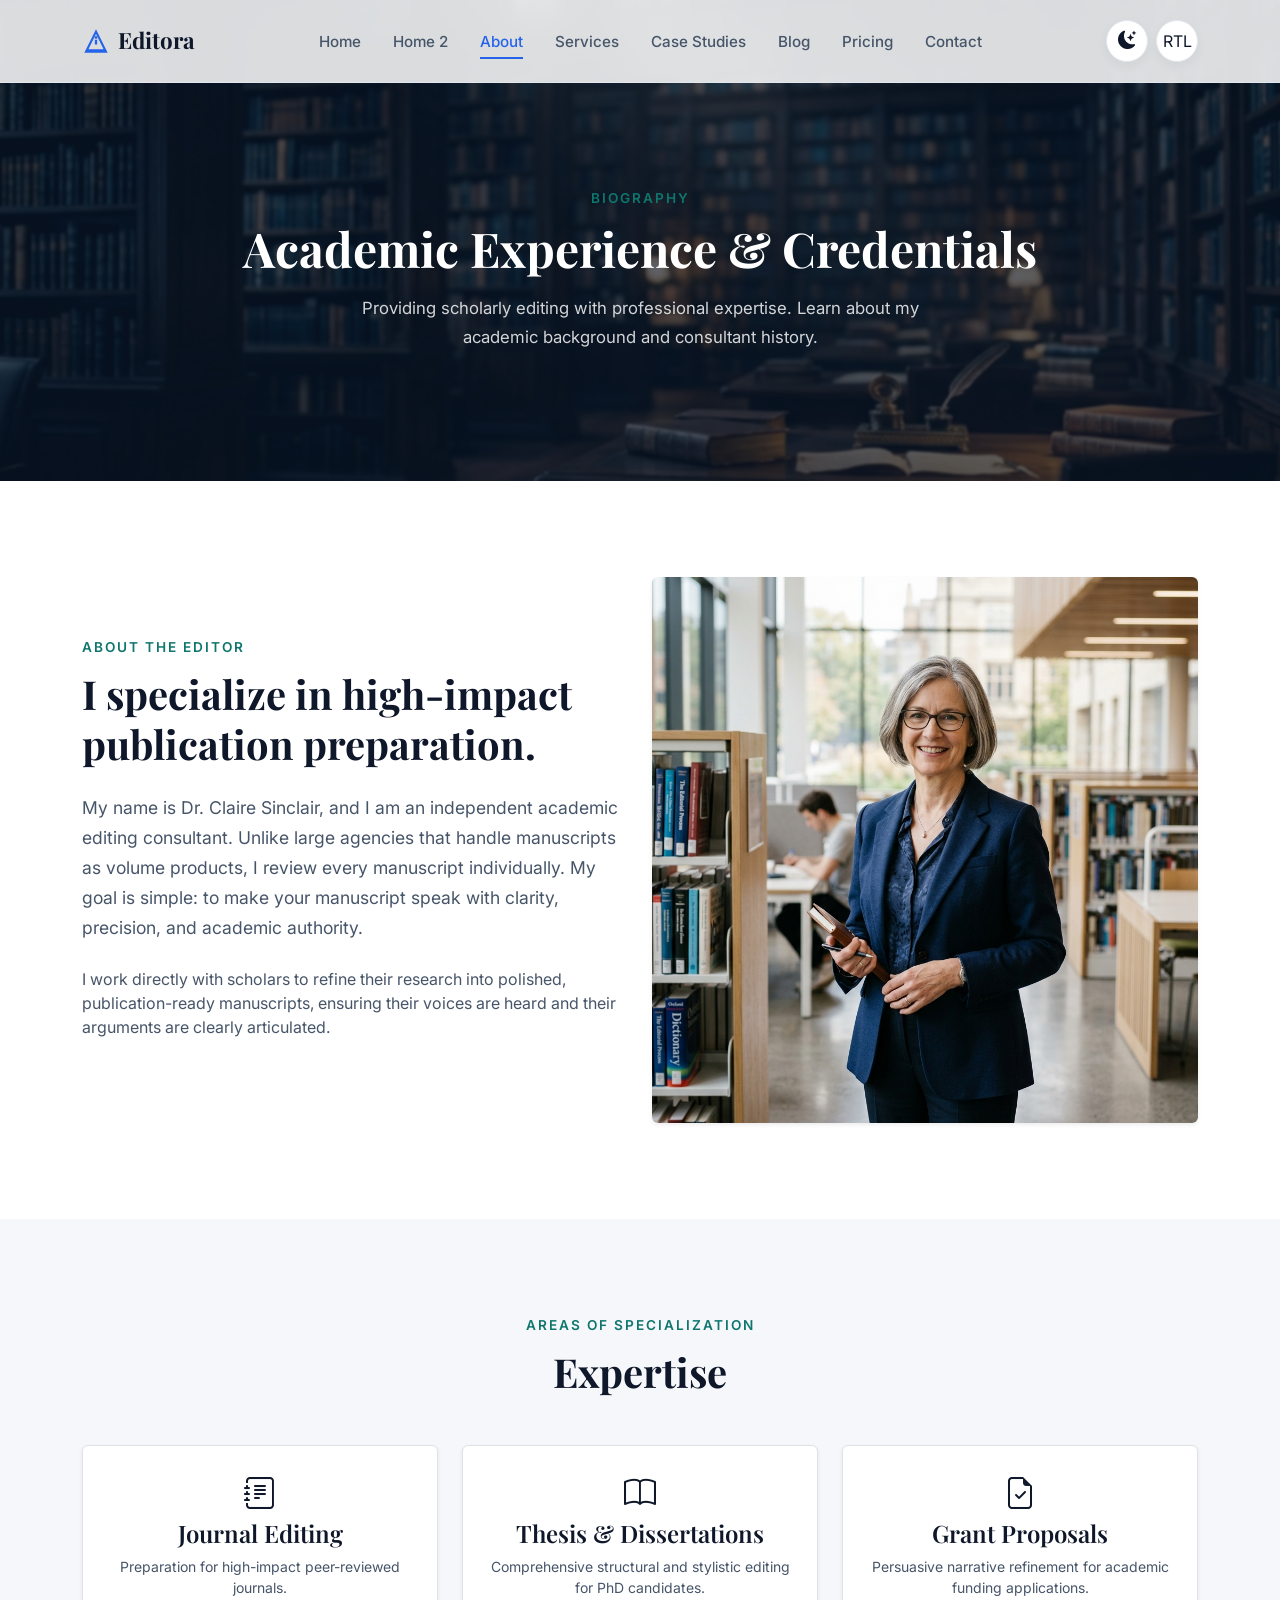
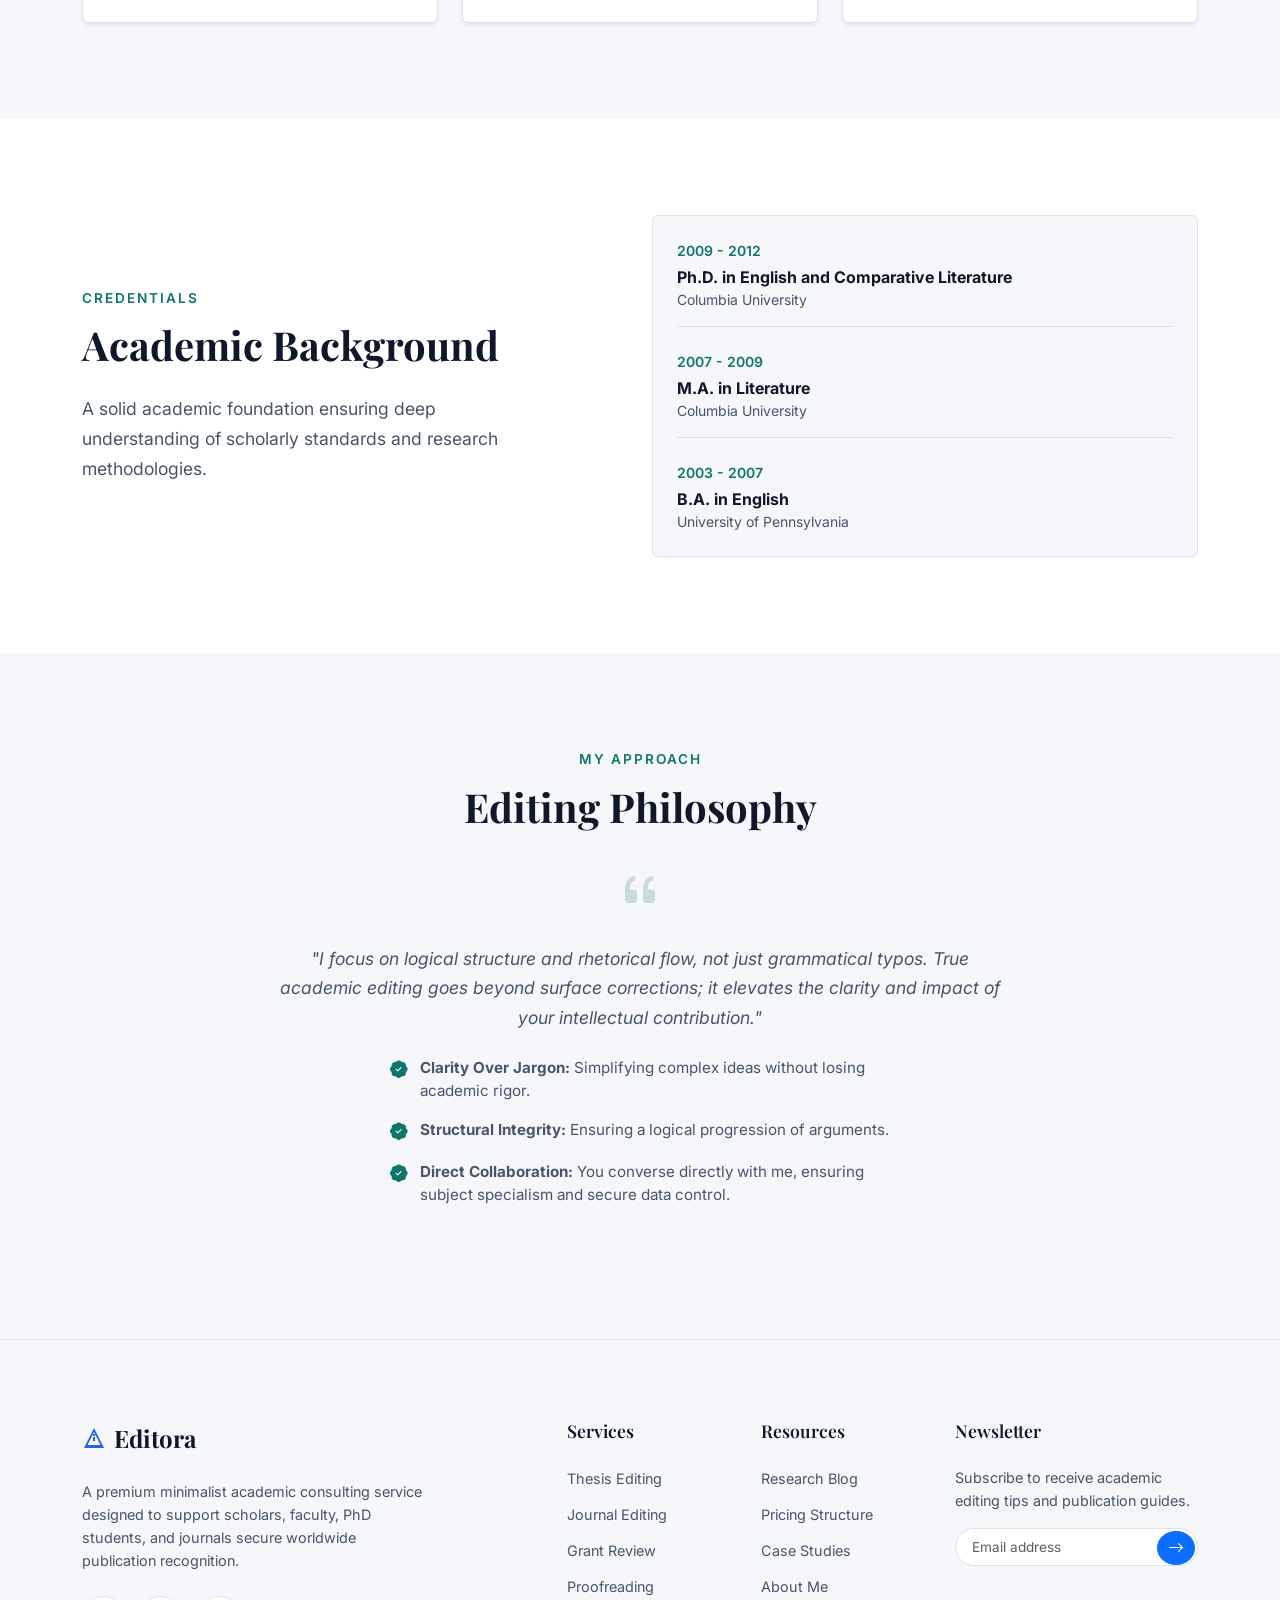
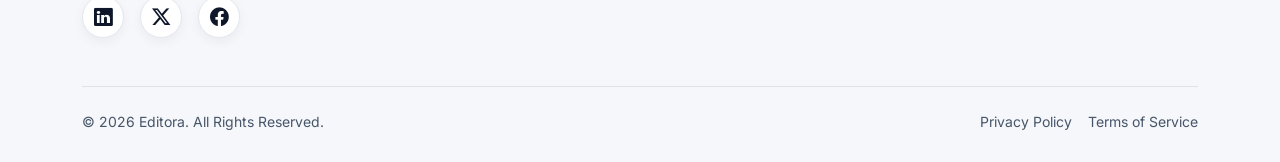
==== commit c4f02ba1: "3" ====
--- a/about.html
+++ b/about.html
@@ -24,17 +24,6 @@
     </div>
   </div>
 
-  <!-- Theme and RTL Controls Container -->
-  <div class="theme-controls-container">
-    <button id="themeToggle" class="btn-control" aria-label="Toggle Theme">
-      <i class="bi bi-sun-fill light-icon"></i>
-      <i class="bi bi-moon-stars-fill dark-icon"></i>
-    </button>
-    <button id="rtlToggle" class="btn-control" aria-label="Toggle RTL">
-      <span>RTL</span>
-    </button>
-  </div>
-
   <!-- Header & Sticky Navbar -->
   <header>
     <nav class="navbar navbar-expand-lg navbar-custom fixed-top">
@@ -46,9 +35,22 @@
           <span>Editora</span>
         </a>
         
-        <button class="navbar-toggler border-0" type="button" data-bs-toggle="offcanvas" data-bs-target="#offcanvasNavbar" aria-controls="offcanvasNavbar" aria-label="Toggle navigation">
-          <i class="bi bi-list text-main" style="font-size: 1.75rem;"></i>
-        </button>
+        <div class="d-flex align-items-center gap-2 ms-auto ms-lg-0 order-lg-last theme-controls-wrapper">
+          <!-- Theme and RTL Controls -->
+          <div class="theme-controls-inline d-flex gap-2">
+            <button id="themeToggle" class="btn-control" aria-label="Toggle Theme">
+              <i class="bi bi-sun-fill light-icon"></i>
+              <i class="bi bi-moon-stars-fill dark-icon"></i>
+            </button>
+            <button id="rtlToggle" class="btn-control" aria-label="Toggle RTL">
+              <span>RTL</span>
+            </button>
+          </div>
+          
+          <button class="navbar-toggler border-0 p-0 ms-1" type="button" data-bs-toggle="offcanvas" data-bs-target="#offcanvasNavbar" aria-controls="offcanvasNavbar" aria-label="Toggle navigation">
+            <i class="bi bi-list text-main" style="font-size: 1.75rem;"></i>
+          </button>
+        </div>
         
         <div class="collapse navbar-collapse d-none d-lg-flex" id="navbarNav">
           <ul class="navbar-nav mx-auto mb-2 mb-lg-0">
@@ -68,11 +70,16 @@
     <!-- Offcanvas Mobile Navigation -->
     <div class="offcanvas offcanvas-start offcanvas-custom d-lg-none" tabindex="-1" id="offcanvasNavbar" aria-labelledby="offcanvasNavbarLabel">
       <div class="offcanvas-header">
-        <h5 class="offcanvas-title font-serif fw-bold text-main" id="offcanvasNavbarLabel">Editora</h5>
+        <h5 class="offcanvas-title font-serif fw-bold text-main d-flex align-items-center gap-2" id="offcanvasNavbarLabel">
+          <svg viewBox="0 0 24 24" width="24" height="24" xmlns="http://www.w3.org/2000/svg" style="fill: var(--accent-blue);">
+            <path d="M12 2L2 22h20L12 2zm0 4l6.5 13H5.5L12 6zm-1 5h2v4h-2v-4zm0-3h2v2h-2V8z"/>
+          </svg>
+          <span>Editora</span>
+        </h5>
         <button type="button" class="btn-close text-reset" data-bs-dismiss="offcanvas" aria-label="Close"></button>
       </div>
       <div class="offcanvas-body">
-        <ul class="navbar-nav justify-content-end flex-grow-1">
+        <ul class="navbar-nav justify-content-center flex-grow-1 text-center">
           <li class="nav-item"><a class="nav-link-custom" href="index.html">Home</a></li>
           <li class="nav-item"><a class="nav-link-custom" href="home-2.html">Home 2</a></li>
           <li class="nav-item"><a class="nav-link-custom active" href="about.html">About</a></li>
@@ -139,7 +146,7 @@
       <div class="row g-4">
         <div class="col-md-4">
           <a href="services.html#journal" class="text-decoration-none">
-            <div class="p-4 border rounded bg-white h-100 text-center shadow-sm card-hover">
+            <div class="p-4 border rounded h-100 text-center shadow-sm card-hover" style="background-color: var(--card-bg);">
               <i class="bi bi-journal-text text-main mb-3" style="font-size: 2rem;"></i>
               <h4 class="font-serif text-main">Journal Editing</h4>
               <p class="text-muted small mb-0">Preparation for high-impact peer-reviewed journals.</p>
@@ -148,7 +155,7 @@
         </div>
         <div class="col-md-4">
           <a href="services.html#thesis" class="text-decoration-none">
-            <div class="p-4 border rounded bg-white h-100 text-center shadow-sm card-hover">
+            <div class="p-4 border rounded h-100 text-center shadow-sm card-hover" style="background-color: var(--card-bg);">
               <i class="bi bi-book text-main mb-3" style="font-size: 2rem;"></i>
               <h4 class="font-serif text-main">Thesis & Dissertations</h4>
               <p class="text-muted small mb-0">Comprehensive structural and stylistic editing for PhD candidates.</p>
@@ -157,7 +164,7 @@
         </div>
         <div class="col-md-4">
           <a href="services.html#grant" class="text-decoration-none">
-            <div class="p-4 border rounded bg-white h-100 text-center shadow-sm card-hover">
+            <div class="p-4 border rounded h-100 text-center shadow-sm card-hover" style="background-color: var(--card-bg);">
               <i class="bi bi-file-earmark-check text-main mb-3" style="font-size: 2rem;"></i>
               <h4 class="font-serif text-main">Grant Proposals</h4>
               <p class="text-muted small mb-0">Persuasive narrative refinement for academic funding applications.</p>
@@ -172,7 +179,7 @@
   <section class="py-5">
     <div class="container py-5">
       <div class="row align-items-center">
-        <div class="col-lg-5 mb-4 mb-lg-0 scroll-reveal revealed">
+        <div class="col-lg-5 text-center text-lg-start mb-4 mb-lg-0 scroll-reveal revealed">
           <span class="section-subtitle">Credentials</span>
           <h2 class="section-title mb-4">Academic Background</h2>
           <p class="lead-text mb-0">
--- a/assets/css/style.css
+++ b/assets/css/style.css
@@ -33,7 +33,7 @@
   --transition-smooth: all 0.4s cubic-bezier(0.16, 1, 0.3, 1);
   --transition-fast: all 0.2s ease;
   
-  --safe-toggle-padding: 130px;
+  --safe-toggle-padding: 105px;
 }
 
 /* Base Setup */
@@ -49,6 +49,18 @@
 /* Ensure text-muted uses our CSS variables for dark mode compatibility */
 .text-muted {
   color: var(--text-muted) !important;
+}
+
+.text-main {
+  color: var(--text-main) !important;
+}
+
+.accordion-button {
+  color: var(--text-main) !important;
+}
+
+.accordion-button::after {
+  filter: var(--accordion-icon-filter, none);
 }
 
 /* Global: Remove default browser underlines from all links */
@@ -140,6 +152,25 @@
   align-items: center;
   gap: 8px;
 }
+.process-card {
+  transition: transform 0.4s cubic-bezier(0.165, 0.84, 0.44, 1), box-shadow 0.4s cubic-bezier(0.165, 0.84, 0.44, 1);
+}
+.process-card:hover {
+  transform: translateY(-10px);
+  box-shadow: 0 20px 40px rgba(0, 0, 0, 0.1) !important;
+}
+html[data-theme="dark"] .process-card:hover {
+  box-shadow: 0 20px 40px rgba(0, 0, 0, 0.4) !important;
+}
+.navbar-toggler {
+  color: var(--text-main) !important;
+}
+.navbar-toggler i {
+  color: var(--text-main) !important;
+}
+.navbar-toggler:focus {
+  box-shadow: none !important;
+}
 .navbar-brand-custom svg {
   fill: var(--accent-blue);
   width: 28px;
@@ -170,18 +201,12 @@
   transform-origin: right;
   transition: transform 0.3s ease;
 }
+/* Nav Link Hover Animation */
 .nav-link-custom:hover::after, .nav-link-custom.active::after {
   transform: scaleX(1);
   transform-origin: left;
 }
 
-/* Adjust paddings so navbar items never overlap the floating buttons */
-html[dir="ltr"] .navbar-custom {
-  padding-right: var(--safe-toggle-padding);
-}
-html[dir="rtl"] .navbar-custom {
-  padding-left: var(--safe-toggle-padding);
-}
 html[dir="ltr"] .navbar-expand-lg .navbar-collapse {
   margin-right: 0;
 }
@@ -189,21 +214,10 @@
   margin-left: 0;
 }
 
-/* Floating Theme and RTL Control Widget */
-.theme-controls-container {
-  position: fixed;
-  top: 18px;
-  z-index: 10050;
+/* Theme and RTL Control Widget */
+.theme-controls-inline {
   display: flex;
   gap: 8px;
-}
-html[dir="ltr"] .theme-controls-container {
-  right: 20px;
-  left: auto;
-}
-html[dir="rtl"] .theme-controls-container {
-  left: 20px;
-  right: auto;
 }
 .btn-control {
   width: 42px;
@@ -705,7 +719,9 @@
   border-radius: 30px;
   font-size: 0.85rem;
   font-weight: 500;
-  margin: 0.25rem;
+  margin: 0;
+  width: 100%;
+  text-align: center;
   cursor: pointer;
   transition: var(--transition-fast);
 }
@@ -1065,9 +1081,26 @@
 .offcanvas-body .nav-link-custom {
   font-size: 1.15rem;
   padding: 0.85rem 0 !important;
+  position: relative;
 }
 .offcanvas-body .nav-link-custom::after {
   display: none;
+}
+.offcanvas-body .nav-link-custom::before {
+  content: '';
+  position: absolute;
+  left: -1.5rem; /* align to the left edge of the offcanvas */
+  top: 15%;
+  bottom: 15%;
+  width: 4px;
+  background-color: var(--accent-blue);
+  border-radius: 0 4px 4px 0;
+  opacity: 0;
+  transition: opacity 0.3s ease;
+}
+.offcanvas-body .nav-link-custom.active::before,
+.offcanvas-body .nav-link-custom:hover::before {
+  opacity: 1;
 }
 
 /* ==========================================
--- a/assets/css/dark-mode.css
+++ b/assets/css/dark-mode.css
@@ -4,6 +4,7 @@
  */
 
 html[data-theme="dark"] {
+  color-scheme: dark;
   --primary-bg: #0B132B;
   --secondary-bg: #111827;
   --card-bg: #172033;
@@ -22,6 +23,7 @@
   --accent-teal-rgb: 20, 184, 166;
   
   --border-color: #1F2937;
+  --accordion-icon-filter: invert(1) brightness(2);
 }
 
 /* Adjust navbar transparency and blur in dark mode */
@@ -43,6 +45,9 @@
 html[data-theme="dark"] .offcanvas-custom {
   background-color: var(--primary-bg);
   border-color: var(--border-color);
+}
+html[data-theme="dark"] .btn-close {
+  filter: invert(1) grayscale(100%) brightness(200%);
 }
 
 /* Button style overrides for dark mode readability */
--- a/assets/css/rtl.css
+++ b/assets/css/rtl.css
@@ -51,3 +51,17 @@
 html[dir="rtl"] .offcanvas.offcanvas-start.show {
   transform: none;
 }
+
+/* Fix footer subscription form alignment in RTL */
+html[dir="rtl"] footer .position-relative button.position-absolute {
+  right: auto !important;
+  left: 3px !important;
+}
+html[dir="rtl"] footer .position-relative button.position-absolute i.bi-arrow-right {
+  display: inline-block;
+  transform: scaleX(-1);
+}
+html[dir="rtl"] footer .position-relative input[type="email"] {
+  padding-left: 2.5rem !important;
+  padding-right: 1rem !important;
+}
